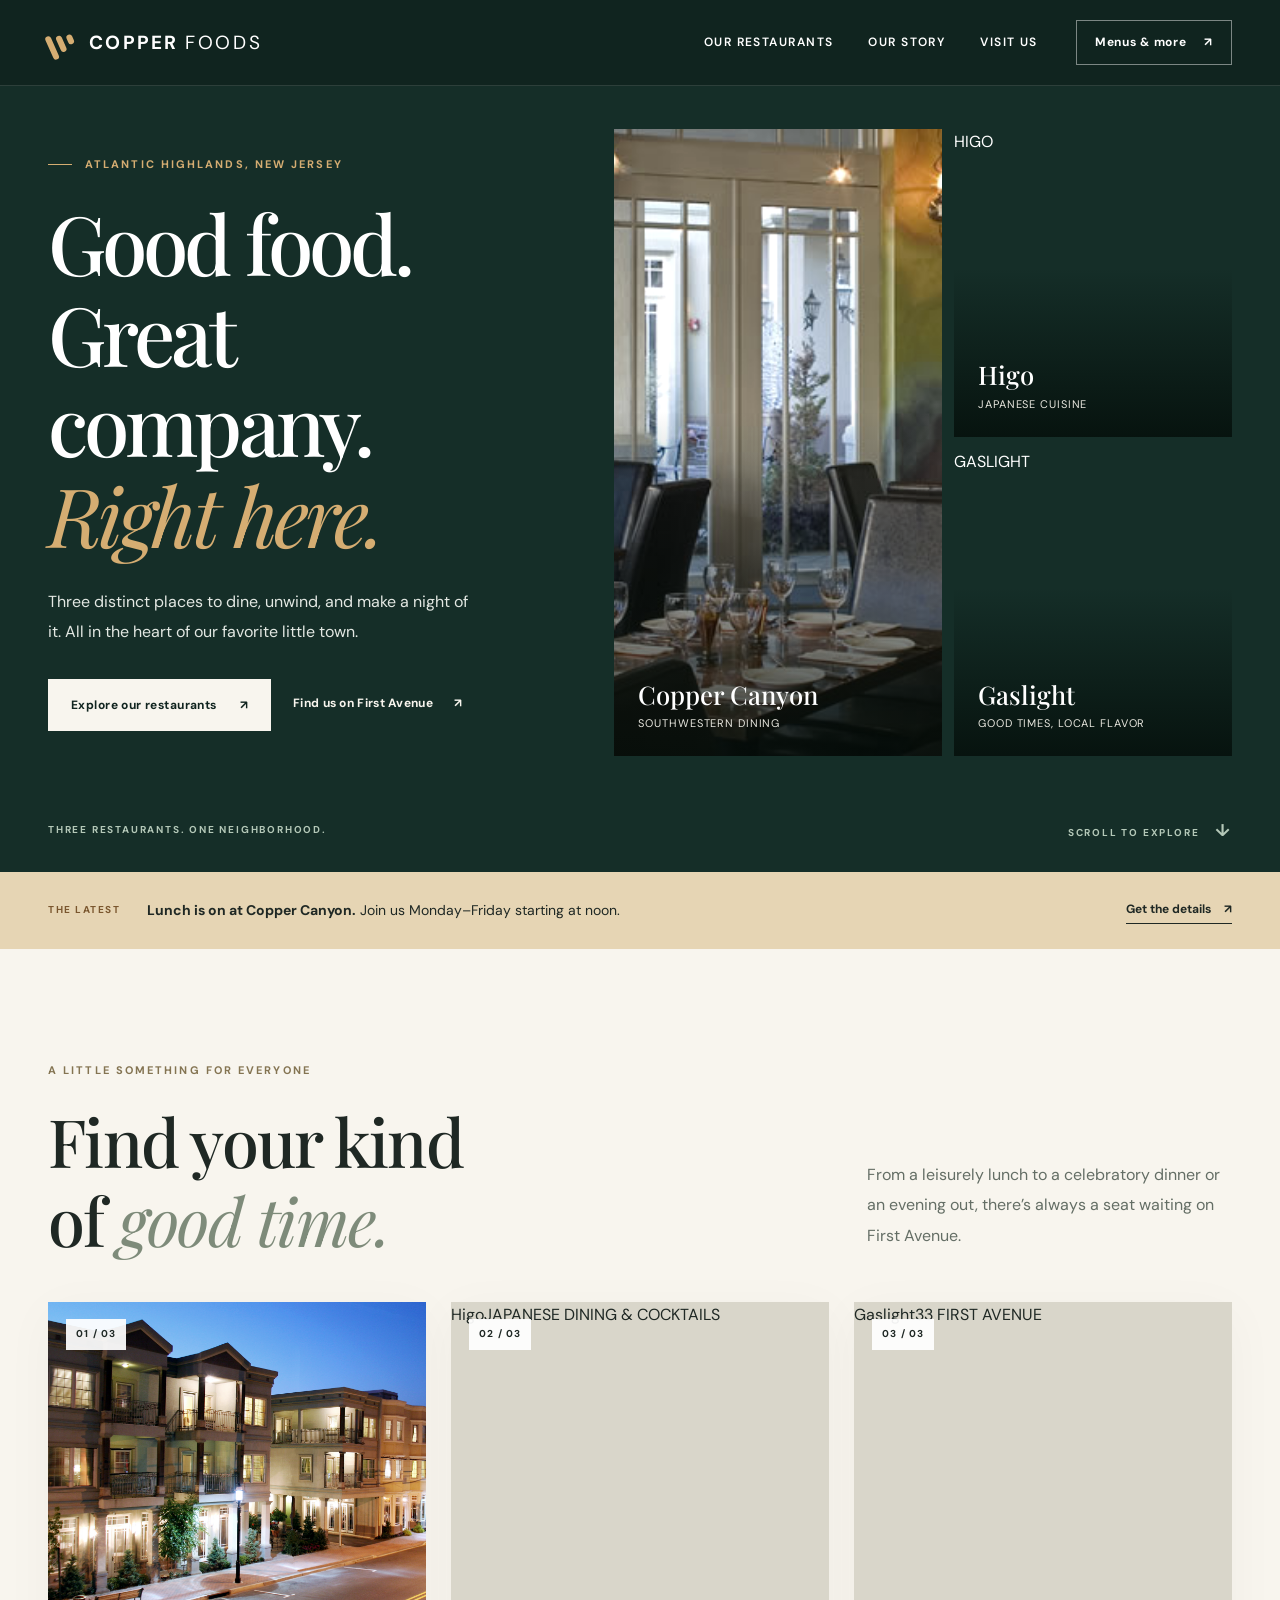
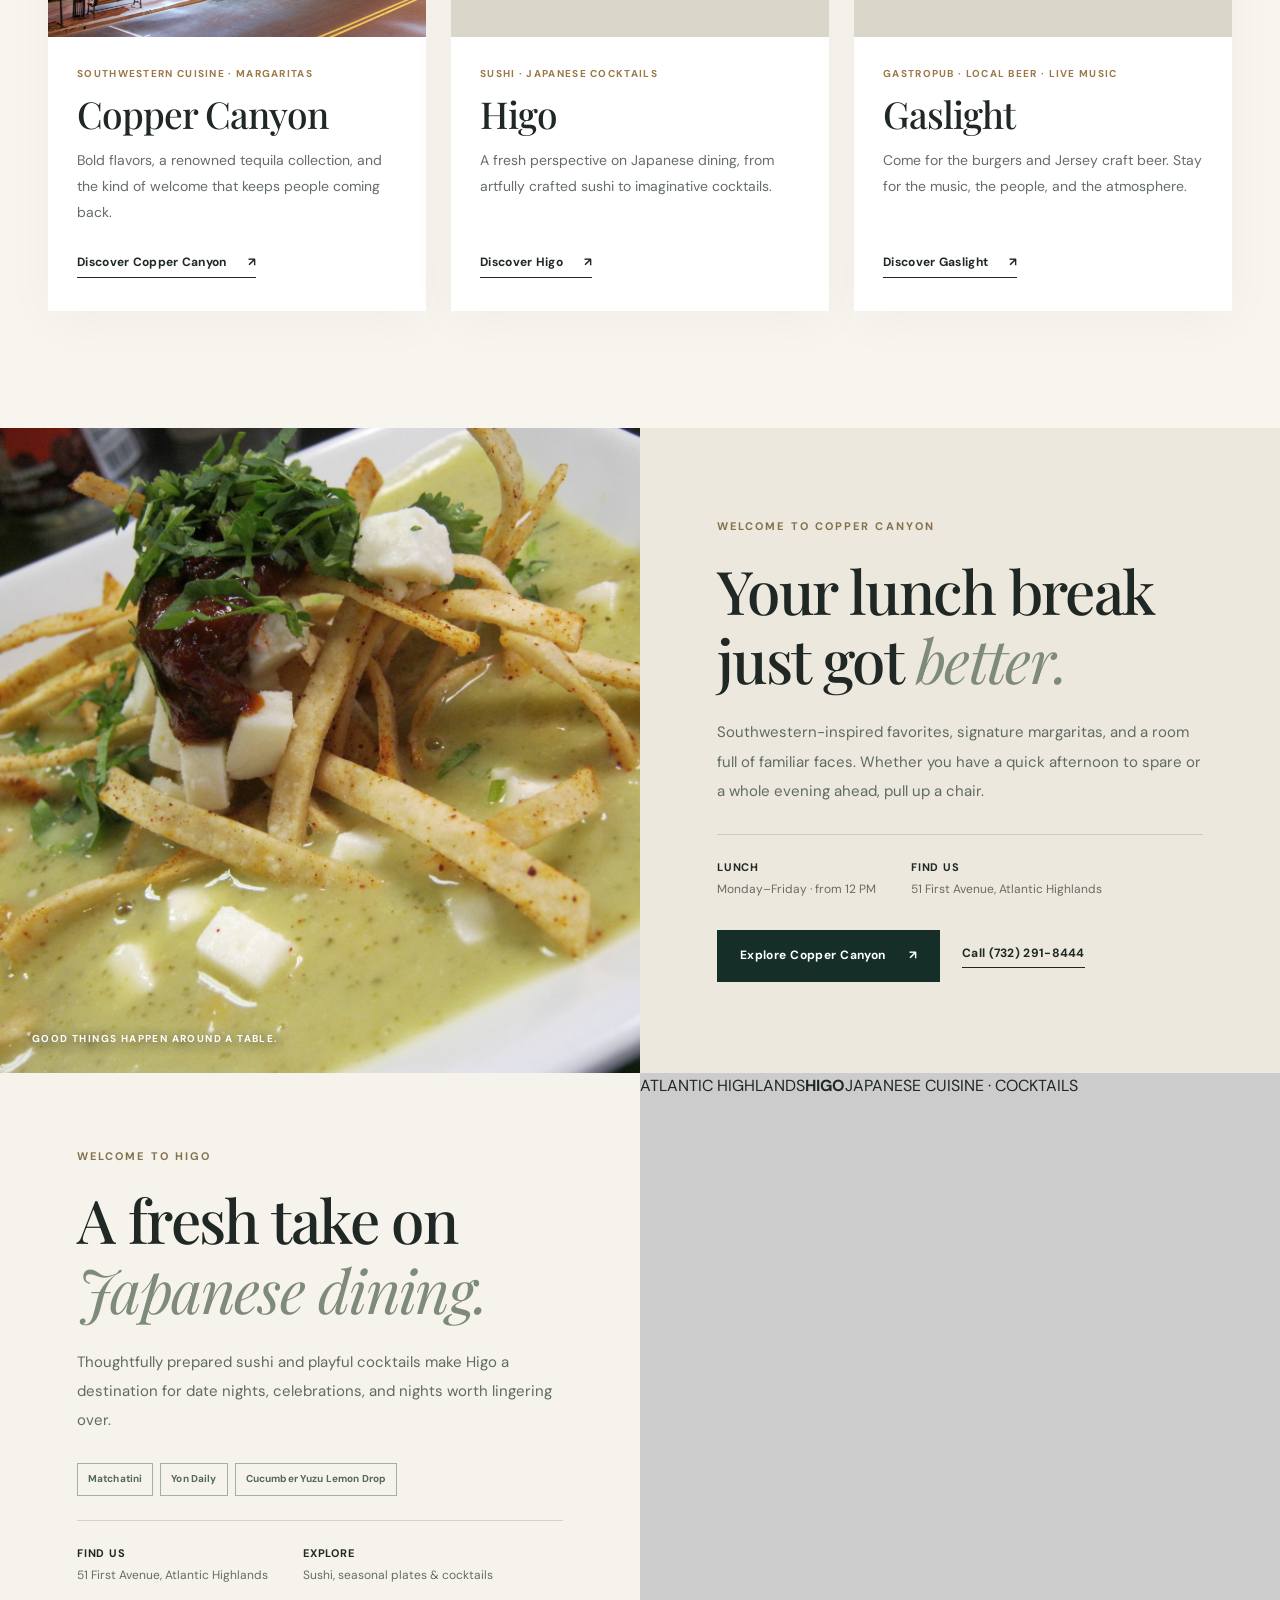
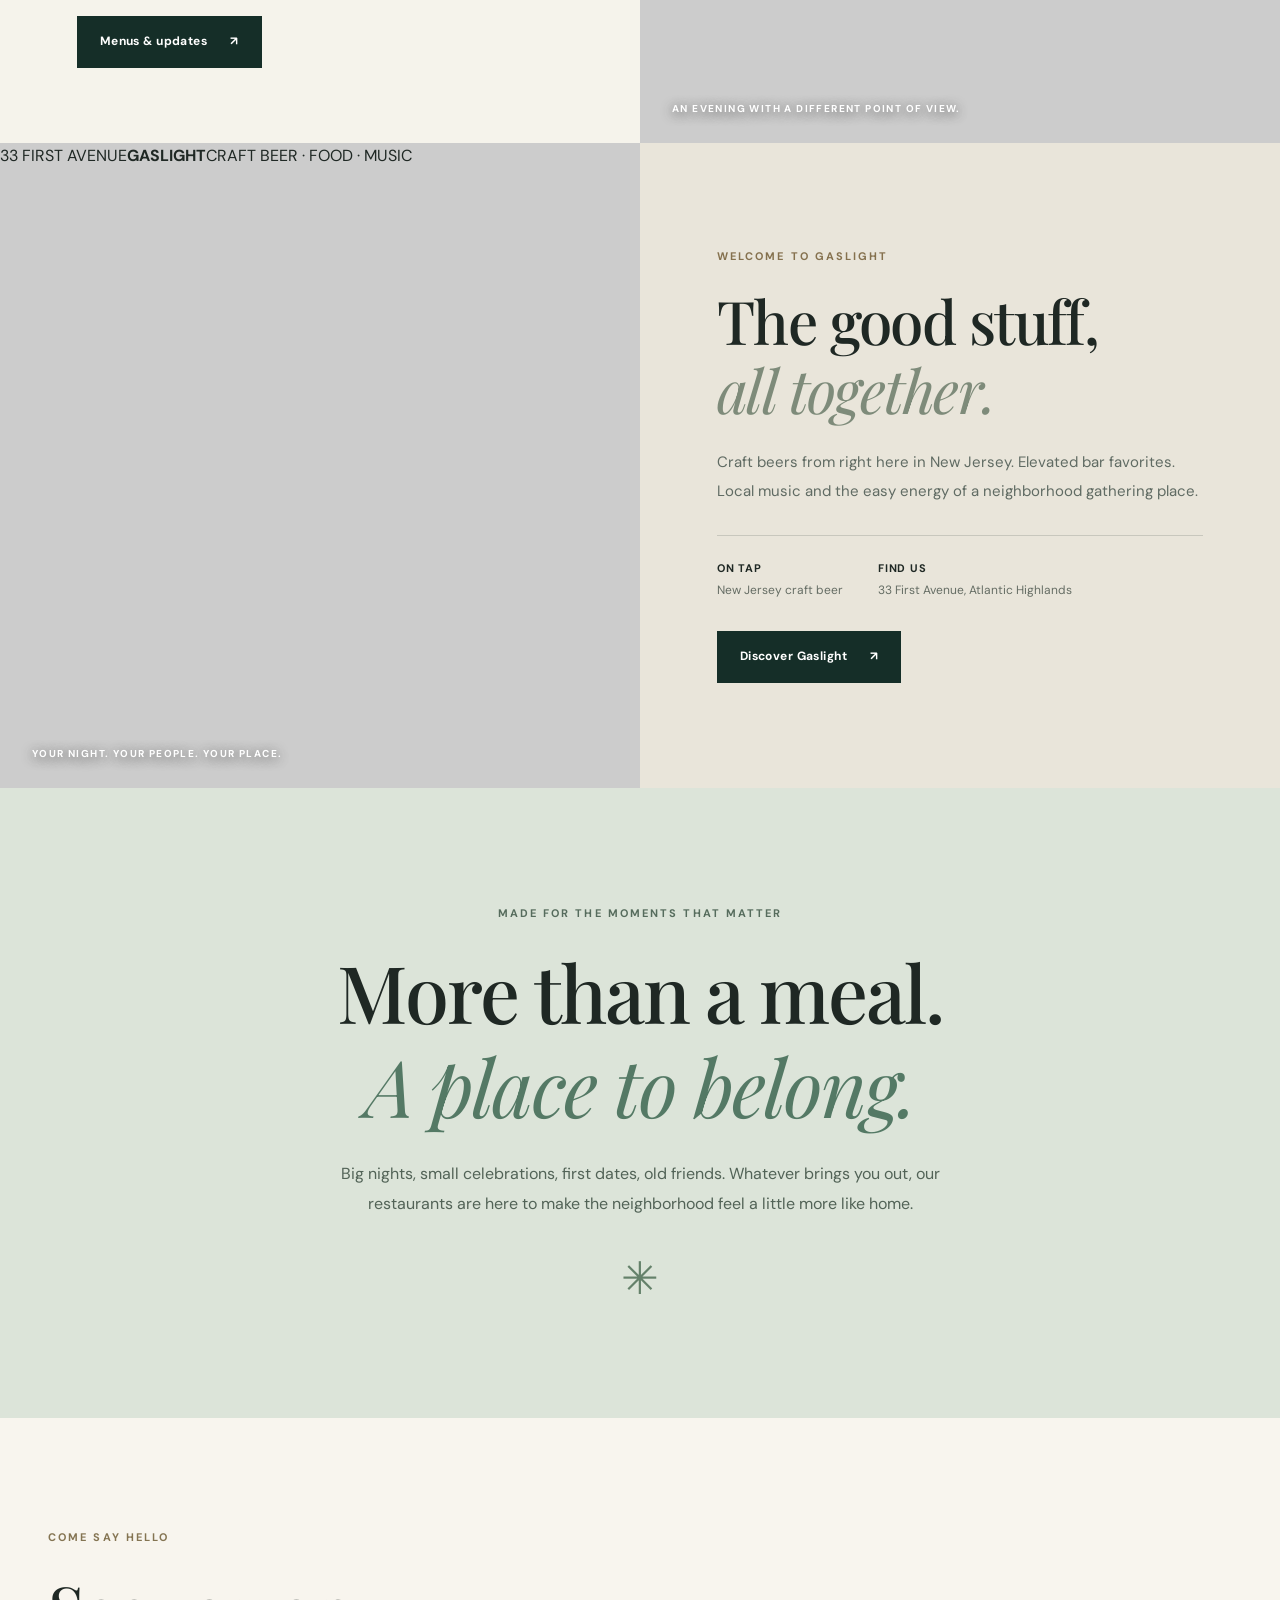
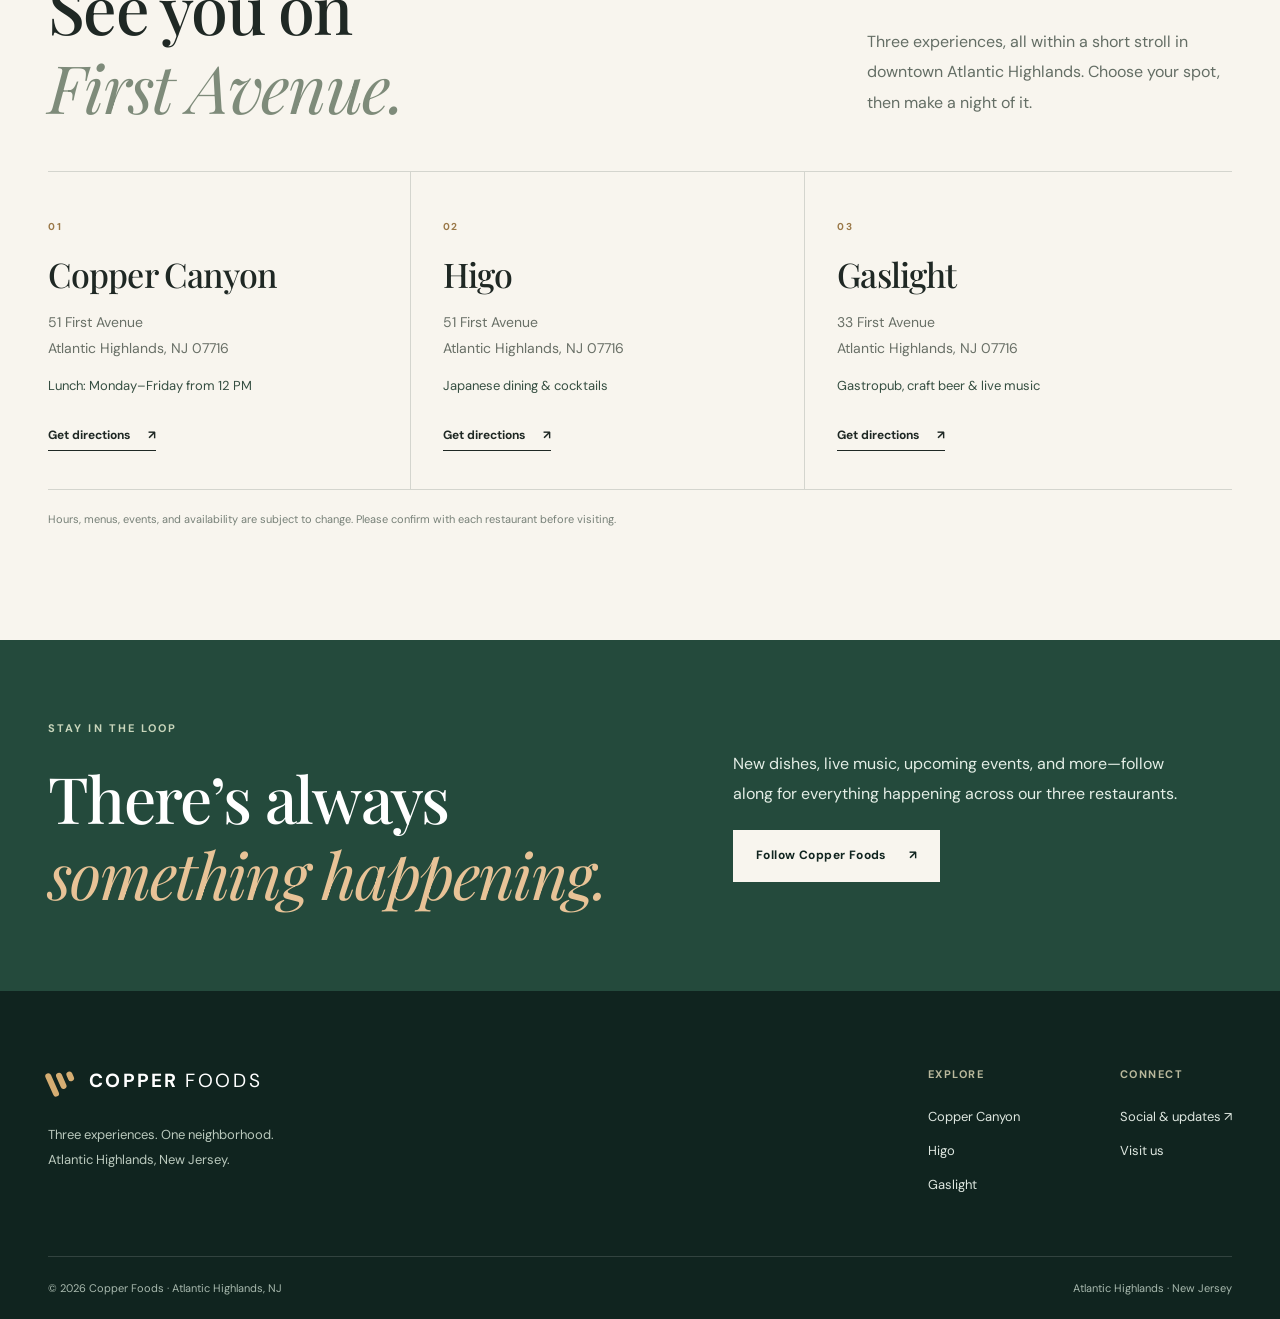
==== index.html @ f6bd091b "Remove every stock image from Copper Foods homepage and feature original Copper Canyon imagery" ====
<!DOCTYPE html>
<html lang="en">
<head>
  <meta charset="utf-8">
  <meta name="viewport" content="width=device-width, initial-scale=1">
  <meta name="theme-color" content="#142720">
  <meta name="description" content="Copper Foods brings together Copper Canyon, Higo, and Gaslight—three distinct places to eat, drink, and gather in Atlantic Highlands, New Jersey.">
  <meta property="og:title" content="Copper Foods | Atlantic Highlands">
  <meta property="og:description" content="Three unique experiences. One neighborhood. Explore Copper Canyon, Higo, and Gaslight.">
  <title>Copper Foods | Three Places, One Neighborhood</title>
  <link rel="preconnect" href="https://fonts.googleapis.com">
  <link rel="preconnect" href="https://fonts.gstatic.com" crossorigin>
  <link href="https://fonts.googleapis.com/css2?family=DM+Sans:wght@400;500;600;700&family=Playfair+Display:wght@400;500;600;700&display=swap" rel="stylesheet">
  <link rel="stylesheet" href="styles.css">
  <link rel="stylesheet" href="copper-foods-presentation.css">
  <script src="app.js" defer></script>
</head>
<body>
  <a class="skip-link" href="#main">Skip to content</a>
  <header class="site-header" id="top">
    <div class="header-inner shell">
      <a class="wordmark" href="#top" aria-label="Copper Foods home">
        <span class="wordmark-symbol" aria-hidden="true"><span></span><span></span><span></span></span>
        <span>COPPER <em>FOODS</em></span>
      </a>
      <nav class="desktop-nav" aria-label="Main navigation">
        <a href="#restaurants">Our restaurants</a>
        <a href="#story">Our story</a>
        <a href="#visit">Visit us</a>
      </nav>
      <a class="header-cta" href="https://linktr.ee/copperfoods" target="_blank" rel="noopener noreferrer">Menus &amp; more <span aria-hidden="true">↗</span></a>
      <button class="menu-toggle" type="button" aria-expanded="false" aria-controls="mobile-navigation" aria-label="Open navigation">
        <span></span><span></span><span></span>
      </button>
    </div>
    <nav class="mobile-nav" id="mobile-navigation" aria-label="Mobile navigation" hidden>
      <a href="#restaurants">Our restaurants</a>
      <a href="#story">Our story</a>
      <a href="#visit">Visit us</a>
      <a href="https://linktr.ee/copperfoods" target="_blank" rel="noopener noreferrer">Menus &amp; more ↗</a>
    </nav>
  </header>

  <main id="main">
    <section class="hero" aria-labelledby="hero-heading">
      <div class="hero-content shell">
        <div class="hero-copy">
          <p class="eyebrow hero-eyebrow"><span class="line-mark"></span> ATLANTIC HIGHLANDS, NEW JERSEY</p>
          <h1 id="hero-heading">Good food.<br>Great company.<br><em>Right here.</em></h1>
          <p class="hero-subtitle">Three distinct places to dine, unwind, and make a night of it. All in the heart of our favorite little town.</p>
          <div class="hero-actions">
            <a class="button button-light" href="#restaurants">Explore our restaurants <span aria-hidden="true">↗</span></a>
            <a class="text-link light-link" href="#visit">Find us on First Avenue <span aria-hidden="true">↗</span></a>
          </div>
        </div>
        <div class="hero-photos" aria-label="Three restaurant experiences">
          <a class="hero-photo hero-photo-one" href="#copper-canyon">
            <img src="assets/copper-canyon/dining-room.jpg" alt="Tables set inside Copper Canyon">
            <span><strong>Copper Canyon</strong><small>Southwestern dining</small></span>
          </a>
          <a class="hero-photo hero-photo-two hero-brand-panel hero-brand-higo" href="#higo">
            <div class="hero-identity" aria-hidden="true">HIGO</div>
            <span><strong>Higo</strong><small>Japanese cuisine</small></span>
          </a>
          <a class="hero-photo hero-photo-three hero-brand-panel hero-brand-gaslight" href="#gaslight">
            <div class="hero-identity" aria-hidden="true">GASLIGHT</div>
            <span><strong>Gaslight</strong><small>Good times, local flavor</small></span>
          </a>
        </div>
      </div>
      <div class="hero-bottom shell"><span>THREE RESTAURANTS. ONE NEIGHBORHOOD.</span><a href="#restaurants">SCROLL TO EXPLORE <span aria-hidden="true">↓</span></a></div>
    </section>

    <section class="announcement" aria-label="Latest news">
      <div class="shell announcement-inner"><span class="announcement-label">THE LATEST</span><p><strong>Lunch is on at Copper Canyon.</strong> Join us Monday–Friday starting at noon.</p><a href="#copper-canyon">Get the details <span aria-hidden="true">↗</span></a></div>
    </section>

    <section class="intro section-shell" id="restaurants" aria-labelledby="restaurants-heading">
      <div class="section-top"><div><p class="eyebrow">A LITTLE SOMETHING FOR EVERYONE</p><h2 id="restaurants-heading">Find your kind<br>of <em>good time.</em></h2></div><p>From a leisurely lunch to a celebratory dinner or an evening out, there’s always a seat waiting on First Avenue.</p></div>
      <div class="restaurant-grid">
        <article class="restaurant-card" id="copper-canyon">
          <a class="restaurant-image" href="copper-canyon.html" aria-label="Explore Copper Canyon">
            <img src="assets/copper-canyon/exterior.jpg" alt="Copper Canyon and First Avenue at dusk" loading="lazy">
            <span class="number">01 / 03</span>
          </a>
          <div class="restaurant-card-body">
            <p class="eyebrow">SOUTHWESTERN CUISINE · MARGARITAS</p>
            <h3>Copper Canyon</h3>
            <p>Bold flavors, a renowned tequila collection, and the kind of welcome that keeps people coming back.</p>
            <a class="text-link" href="copper-canyon.html">Discover Copper Canyon <span aria-hidden="true">↗</span></a>
          </div>
        </article>
        <article class="restaurant-card" id="higo">
          <a class="restaurant-image" href="#higo-feature" aria-label="Explore Higo">
            <div class="venue-art venue-art-higo" aria-hidden="true"><span class="venue-art-name">Higo</span><span class="venue-art-caption">JAPANESE DINING &amp; COCKTAILS</span></div>
            <span class="number">02 / 03</span>
          </a>
          <div class="restaurant-card-body">
            <p class="eyebrow">SUSHI · JAPANESE COCKTAILS</p>
            <h3>Higo</h3>
            <p>A fresh perspective on Japanese dining, from artfully crafted sushi to imaginative cocktails.</p>
            <a class="text-link" href="#higo-feature">Discover Higo <span aria-hidden="true">↗</span></a>
          </div>
        </article>
        <article class="restaurant-card" id="gaslight">
          <a class="restaurant-image" href="#gaslight-feature" aria-label="Explore Gaslight">
            <div class="venue-art venue-art-gaslight" aria-hidden="true"><span class="venue-art-name">Gaslight</span><span class="venue-art-caption">33 FIRST AVENUE</span></div>
            <span class="number">03 / 03</span>
          </a>
          <div class="restaurant-card-body">
            <p class="eyebrow">GASTROPUB · LOCAL BEER · LIVE MUSIC</p>
            <h3>Gaslight</h3>
            <p>Come for the burgers and Jersey craft beer. Stay for the music, the people, and the atmosphere.</p>
            <a class="text-link" href="#gaslight-feature">Discover Gaslight <span aria-hidden="true">↗</span></a>
          </div>
        </article>
      </div>
    </section>

    <section class="feature feature-copper" id="copper-feature" aria-labelledby="copper-heading">
      <div class="feature-photo">
        <img src="assets/copper-canyon/plated-specialty.jpg" alt="A plated Southwestern dish photographed at Copper Canyon" loading="lazy">
        <span class="image-caption">GOOD THINGS HAPPEN AROUND A TABLE.</span>
      </div>
      <div class="feature-copy">
        <div class="feature-copy-inner">
          <p class="eyebrow">WELCOME TO COPPER CANYON</p>
          <h2 id="copper-heading">Your lunch break<br>just got <em>better.</em></h2>
          <p>Southwestern-inspired favorites, signature margaritas, and a room full of familiar faces. Whether you have a quick afternoon to spare or a whole evening ahead, pull up a chair.</p>
          <div class="feature-facts"><div><strong>Lunch</strong><span>Monday–Friday · from 12 PM</span></div><div><strong>Find us</strong><span>51 First Avenue, Atlantic Highlands</span></div></div>
          <div class="feature-actions"><a class="button button-dark" href="copper-canyon.html">Explore Copper Canyon <span aria-hidden="true">↗</span></a><a class="text-link" href="tel:+17322918444">Call (732) 291-8444</a></div>
        </div>
      </div>
    </section>

    <section class="feature feature-higo reverse" id="higo-feature" aria-labelledby="higo-heading">
      <div class="feature-photo feature-art feature-art-higo" aria-label="Higo restaurant">
        <div class="feature-art-content"><span>ATLANTIC HIGHLANDS</span><strong>HIGO</strong><i></i><span>JAPANESE CUISINE · COCKTAILS</span></div>
        <span class="image-caption">AN EVENING WITH A DIFFERENT POINT OF VIEW.</span>
      </div>
      <div class="feature-copy">
        <div class="feature-copy-inner">
          <p class="eyebrow">WELCOME TO HIGO</p>
          <h2 id="higo-heading">A fresh take on<br><em>Japanese dining.</em></h2>
          <p>Thoughtfully prepared sushi and playful cocktails make Higo a destination for date nights, celebrations, and nights worth lingering over.</p>
          <div class="cocktail-row" aria-label="Signature cocktails"><span>Matchatini</span><span>Yon Daily</span><span>Cucumber Yuzu Lemon Drop</span></div>
          <div class="feature-facts"><div><strong>Find us</strong><span>51 First Avenue, Atlantic Highlands</span></div><div><strong>Explore</strong><span>Sushi, seasonal plates &amp; cocktails</span></div></div>
          <a class="button button-dark" href="https://linktr.ee/copperfoods" target="_blank" rel="noopener noreferrer">Menus &amp; updates <span aria-hidden="true">↗</span></a>
        </div>
      </div>
    </section>

    <section class="feature feature-gaslight" id="gaslight-feature" aria-labelledby="gaslight-heading">
      <div class="feature-photo feature-art feature-art-gaslight" aria-label="Gaslight restaurant">
        <div class="feature-art-content"><span>33 FIRST AVENUE</span><strong>GASLIGHT</strong><i></i><span>CRAFT BEER · FOOD · MUSIC</span></div>
        <span class="image-caption">YOUR NIGHT. YOUR PEOPLE. YOUR PLACE.</span>
      </div>
      <div class="feature-copy">
        <div class="feature-copy-inner">
          <p class="eyebrow">WELCOME TO GASLIGHT</p>
          <h2 id="gaslight-heading">The good stuff,<br><em>all together.</em></h2>
          <p>Craft beers from right here in New Jersey. Elevated bar favorites. Local music and the easy energy of a neighborhood gathering place.</p>
          <div class="feature-facts"><div><strong>On tap</strong><span>New Jersey craft beer</span></div><div><strong>Find us</strong><span>33 First Avenue, Atlantic Highlands</span></div></div>
          <a class="button button-dark" href="https://linktr.ee/gaslight33" target="_blank" rel="noopener noreferrer">Discover Gaslight <span aria-hidden="true">↗</span></a>
        </div>
      </div>
    </section>

    <section class="story" id="story" aria-labelledby="story-heading">
      <div class="shell story-inner">
        <p class="eyebrow">MADE FOR THE MOMENTS THAT MATTER</p>
        <h2 id="story-heading">More than a meal.<br><em>A place to belong.</em></h2>
        <p>Big nights, small celebrations, first dates, old friends. Whatever brings you out, our restaurants are here to make the neighborhood feel a little more like home.</p>
        <span class="story-ornament" aria-hidden="true">✳</span>
      </div>
    </section>

    <section class="visit section-shell" id="visit" aria-labelledby="visit-heading">
      <div class="section-top visit-top"><div><p class="eyebrow">COME SAY HELLO</p><h2 id="visit-heading">See you on<br><em>First Avenue.</em></h2></div><p>Three experiences, all within a short stroll in downtown Atlantic Highlands. Choose your spot, then make a night of it.</p></div>
      <div class="visit-grid">
        <article class="visit-card"><span class="visit-index">01</span><h3>Copper Canyon</h3><p>51 First Avenue<br>Atlantic Highlands, NJ 07716</p><p class="visit-detail">Lunch: Monday–Friday from 12 PM</p><a href="https://www.google.com/maps/search/?api=1&query=51+First+Avenue+Atlantic+Highlands+NJ" target="_blank" rel="noopener noreferrer">Get directions <span aria-hidden="true">↗</span></a></article>
        <article class="visit-card"><span class="visit-index">02</span><h3>Higo</h3><p>51 First Avenue<br>Atlantic Highlands, NJ 07716</p><p class="visit-detail">Japanese dining &amp; cocktails</p><a href="https://www.google.com/maps/search/?api=1&query=Higo+51+First+Avenue+Atlantic+Highlands+NJ" target="_blank" rel="noopener noreferrer">Get directions <span aria-hidden="true">↗</span></a></article>
        <article class="visit-card"><span class="visit-index">03</span><h3>Gaslight</h3><p>33 First Avenue<br>Atlantic Highlands, NJ 07716</p><p class="visit-detail">Gastropub, craft beer &amp; live music</p><a href="https://www.google.com/maps/search/?api=1&query=Gaslight+33+First+Avenue+Atlantic+Highlands+NJ" target="_blank" rel="noopener noreferrer">Get directions <span aria-hidden="true">↗</span></a></article>
      </div>
      <p class="hours-note">Hours, menus, events, and availability are subject to change. Please confirm with each restaurant before visiting.</p>
    </section>

    <section class="end-banner" aria-label="Follow Copper Foods">
      <div class="shell end-banner-inner"><div><p class="eyebrow">STAY IN THE LOOP</p><h2>There’s always<br><em>something happening.</em></h2></div><div><p>New dishes, live music, upcoming events, and more—follow along for everything happening across our three restaurants.</p><a class="button button-light" href="https://linktr.ee/copperfoods" target="_blank" rel="noopener noreferrer">Follow Copper Foods <span aria-hidden="true">↗</span></a></div></div>
    </section>
  </main>

  <footer class="site-footer"><div class="shell footer-main"><div><a class="wordmark footer-wordmark" href="#top"><span class="wordmark-symbol" aria-hidden="true"><span></span><span></span><span></span></span><span>COPPER <em>FOODS</em></span></a><p>Three experiences. One neighborhood.<br>Atlantic Highlands, New Jersey.</p></div><div class="footer-links"><div><strong>EXPLORE</strong><a href="copper-canyon.html">Copper Canyon</a><a href="#higo">Higo</a><a href="#gaslight">Gaslight</a></div><div><strong>CONNECT</strong><a href="https://linktr.ee/copperfoods" target="_blank" rel="noopener noreferrer">Social &amp; updates ↗</a><a href="#visit">Visit us</a></div></div></div><div class="shell footer-bottom"><span>© <span id="year">2026</span> Copper Foods · Atlantic Highlands, NJ</span><span>Atlantic Highlands · New Jersey</span></div></footer>
</body>
</html>
---- styles.css ----
:root {
  --pine:#152e28; --pine-deep:#10241f; --sage:#a6b6a3; --cream:#f8f5ee; --paper:#f3efe6; --ink:#1f2824; --muted:#646e65; --gold:#d5ad72; --border:rgba(28,48,39,.16);
  --display:"Playfair Display",Georgia,serif; --body:"DM Sans",Arial,sans-serif;
}
*,*::before,*::after{box-sizing:border-box}
html{scroll-behavior:smooth;scroll-padding-top:84px}
body{margin:0;background:var(--cream);color:var(--ink);font:400 16px/1.65 var(--body);-webkit-font-smoothing:antialiased}
img{display:block;width:100%;height:100%;object-fit:cover}
a{color:inherit;text-decoration:none}
button{font:inherit}
button:focus-visible,a:focus-visible{outline:3px solid var(--gold);outline-offset:5px}
.shell{width:min(100% - 96px,1380px);margin-inline:auto}
.section-shell{width:min(100% - 96px,1260px);margin-inline:auto}
.skip-link{position:absolute;left:20px;top:-70px;padding:12px 18px;background:#fff;color:#111;z-index:20}.skip-link:focus{top:10px}
.site-header{position:sticky;top:0;z-index:30;background:var(--pine-deep);color:#fff;border-bottom:1px solid rgba(255,255,255,.12)}
.header-inner{height:85px;display:flex;align-items:center;gap:38px;justify-content:space-between}
.wordmark{font-size:19px;line-height:1;letter-spacing:.12em;font-weight:700;display:inline-flex;gap:13px;align-items:center;white-space:nowrap}.wordmark em{font-style:normal;font-weight:400;letter-spacing:.14em}
.wordmark-symbol{width:28px;height:30px;display:flex;gap:4px;align-items:center;transform:rotate(-24deg)}.wordmark-symbol span{display:block;width:6px;background:var(--gold);height:25px;border-radius:5px}.wordmark-symbol span:nth-child(2){height:17px}.wordmark-symbol span:nth-child(3){height:10px}
.desktop-nav{display:flex;gap:35px;margin-left:auto}.desktop-nav a{font-size:12px;font-weight:600;letter-spacing:.12em;text-transform:uppercase;transition:color .2s}.desktop-nav a:hover,.header-cta:hover{color:var(--gold)}
.header-cta{border:1px solid rgba(255,255,255,.45);font-size:12px;letter-spacing:.06em;font-weight:700;padding:12px 18px;white-space:nowrap;transition:background .2s,color .2s}.header-cta span{margin-left:14px}
.menu-toggle,.mobile-nav{display:none}
.eyebrow{font-size:11px;font-weight:700;letter-spacing:.19em;line-height:1.6;margin:0 0 23px;text-transform:uppercase}
h1,h2,h3,p{margin-top:0}h1,h2,h3{font-family:var(--display);font-weight:500;line-height:1.18;letter-spacing:-.026em}h1 em,h2 em{font-weight:400;font-style:italic}
.hero{background:var(--pine);color:#fff;position:relative;overflow:hidden}
.hero-content{display:grid;grid-template-columns:47% 53%;min-height:680px;gap:0}
.hero-copy{display:flex;flex-direction:column;align-items:flex-start;justify-content:center;padding:70px 58px 85px 0}
.hero-eyebrow{color:var(--gold);display:flex;align-items:center;gap:13px}.line-mark{width:24px;height:1px;background:var(--gold)}
.hero h1{font-size:clamp(62px,6.4vw,107px);letter-spacing:-.047em;line-height:1.11;margin-bottom:27px}
.hero h1 em{color:var(--gold)}
.hero-subtitle{max-width:430px;color:#e3e8e3;font-size:16px;line-height:1.85;margin-bottom:33px}
.hero-actions{display:flex;align-items:center;flex-wrap:wrap;gap:22px}
.button{display:inline-flex;justify-content:center;align-items:center;gap:23px;padding:16px 23px;min-height:52px;font-size:12px;font-weight:700;letter-spacing:.035em;transition:background .2s,color .2s,transform .2s;white-space:nowrap}.button:hover{transform:translateY(-2px)}
.button-light{background:var(--cream);color:var(--pine-deep)}.button-light:hover{background:#e2d4bb}
.button-dark{background:var(--pine);color:white}.button-dark:hover{background:#254d40}
.text-link{font-size:12px;letter-spacing:.025em;font-weight:700;border-bottom:1px solid currentColor;display:inline-flex;align-items:center;gap:21px;padding-bottom:4px}.text-link:hover{color:#8c6a3c}.light-link{border:0;color:#f8f5ee}.light-link:hover{color:var(--gold)}
.hero-photos{display:grid;grid-template-columns:1.18fr 1fr;grid-template-rows:1fr 1fr;gap:12px;padding:43px 0 60px 10px;min-height:680px}
.hero-photo{position:relative;overflow:hidden;isolation:isolate}.hero-photo::after{content:"";position:absolute;inset:0;background:linear-gradient(180deg,transparent 45%,rgba(3,12,8,.79));z-index:1}
.hero-photo img{transition:transform .65s;filter:saturate(.8) contrast(1.05)}.hero-photo:hover img{transform:scale(1.055)}
.hero-photo-one{grid-row:span 2}
.hero-photo span{position:absolute;left:24px;bottom:24px;z-index:2;display:flex;flex-direction:column;gap:5px}.hero-photo strong{font-family:var(--display);font-size:clamp(20px,2vw,30px);font-weight:500;line-height:1.2}.hero-photo small{font-size:11px;letter-spacing:.08em;text-transform:uppercase;color:#e8e7df}
.hero-bottom{display:flex;justify-content:space-between;align-items:center;padding:0 0 27px;color:#b4c8b8;font-size:10px;letter-spacing:.18em;font-weight:700}.hero-bottom a span{font-size:17px;margin-left:12px}
.announcement{background:#e6d5b4}.announcement-inner{display:flex;align-items:center;gap:27px;min-height:77px}.announcement-label{letter-spacing:.15em;font-size:10px;font-weight:700;color:#7a562e;white-space:nowrap}.announcement p{margin:0;line-height:1.5;flex:1;font-size:14px}.announcement a{font-size:12px;font-weight:700;white-space:nowrap;border-bottom:1px solid;padding:4px 0}.announcement a span{margin-left:10px}
.intro{padding-top:113px;padding-bottom:117px}.section-top{display:flex;justify-content:space-between;align-items:end;gap:60px;margin-bottom:43px}.section-top .eyebrow{color:#847452}.section-top h2{font-size:clamp(48px,5.2vw,75px);margin:0}.section-top h2 em{color:#7e8b7a}.section-top>p{max-width:365px;font-size:16px;line-height:1.9;color:var(--muted);margin:0 0 8px}
.restaurant-grid{display:grid;grid-template-columns:repeat(3,minmax(0,1fr));gap:25px}.restaurant-card{background:#fff;min-width:0;box-shadow:0 10px 50px rgba(0,0,0,.035)}
.restaurant-image{display:block;height:335px;position:relative;overflow:hidden;background:#d9d6ca}.restaurant-image img{transition:transform .65s;filter:saturate(.85)}.restaurant-image:hover img{transform:scale(1.06)}
.number{position:absolute;top:17px;left:18px;background:rgba(255,255,255,.93);padding:7px 10px;font-size:10px;letter-spacing:.12em;font-weight:700}
.restaurant-card-body{padding:29px 29px 33px}.restaurant-card-body .eyebrow{font-size:10px;letter-spacing:.13em;color:#9a7848;margin:0 0 10px}
.restaurant-card h3{font-size:clamp(29px,2.9vw,43px);margin-bottom:12px}.restaurant-card-body>p:not(.eyebrow){color:var(--muted);font-size:14px;line-height:1.85;min-height:78px;margin-bottom:22px}
.feature{display:grid;grid-template-columns:1fr 1fr;min-height:645px}.feature-photo{position:relative;min-height:645px;background:#ccc}.feature-photo img{position:absolute;inset:0;filter:saturate(.83)}.image-caption{position:absolute;bottom:25px;left:32px;color:white;font-size:10px;font-weight:700;letter-spacing:.14em;text-shadow:0 2px 12px #333}
.feature-copy{background:#ede8dd;display:flex;align-items:center;justify-content:center;padding:75px clamp(40px,6vw,110px)}.feature-copy-inner{max-width:520px;width:100%}
.feature-copy .eyebrow{color:#85714e;margin-bottom:20px}.feature h2{font-size:clamp(46px,4.7vw,71px);line-height:1.15;margin-bottom:24px}.feature h2 em{color:#7e8b7a}
.feature-copy-inner>p:not(.eyebrow){font-size:15px;line-height:1.95;color:#606b63;margin-bottom:28px}
.feature-facts{display:flex;gap:35px;flex-wrap:wrap;border-top:1px solid var(--border);padding-top:23px;margin:18px 0 30px}.feature-facts div{display:flex;flex-direction:column;gap:4px}.feature-facts strong{font-size:11px;text-transform:uppercase;letter-spacing:.08em}.feature-facts span{font-size:12px;color:#656d64}
.feature-actions{display:flex;align-items:center;flex-wrap:wrap;gap:22px}
.reverse .feature-photo{order:2}.reverse .feature-copy{order:1;background:#f5f3eb}
.feature-gaslight .feature-copy{background:#e9e5da}
.cocktail-row{display:flex;flex-wrap:wrap;gap:7px;margin:0 0 24px}.cocktail-row span{font-size:10px;font-weight:700;letter-spacing:.015em;padding:7px 10px;border:1px solid #a6afa5;color:#53695c}
.story{text-align:center;background:#dce4d9;position:relative;overflow:hidden}.story-inner{padding:117px 20px 116px;position:relative}.story .eyebrow{color:#566c5d}.story h2{font-size:clamp(46px,6.2vw,90px);margin-bottom:26px}.story h2 em{color:#547965}.story p:not(.eyebrow){max-width:650px;margin:0 auto;line-height:1.9;color:#526357}.story-ornament{font-family:Georgia,serif;font-size:45px;display:block;color:#64816a;margin-top:37px;line-height:1}
.visit{padding-top:111px;padding-bottom:112px}.visit-top{margin-bottom:45px}
.visit-grid{display:grid;grid-template-columns:repeat(3,minmax(0,1fr));border-top:1px solid var(--border);border-bottom:1px solid var(--border)}
.visit-card{padding:40px 32px 38px 0;position:relative}.visit-card:not(:last-child){border-right:1px solid var(--border);margin-right:32px}
.visit-index{font-size:10px;letter-spacing:.15em;color:#9a7848;font-weight:700}.visit-card h3{font-size:34px;margin:15px 0}.visit-card p{font-size:14px;color:#697067;line-height:1.9;margin-bottom:12px}.visit-card .visit-detail{font-size:13px;min-height:25px;color:#354e41}.visit-card a{display:inline-flex;gap:18px;font-size:12px;font-weight:700;border-bottom:1px solid;margin-top:15px;padding-bottom:4px}
.hours-note{font-size:11px;color:#778178;margin:20px 0 0}
.end-banner{background:#244a3c;color:#fff}.end-banner-inner{padding:80px 0;display:grid;grid-template-columns:1.1fr .9fr;align-items:center;gap:75px}.end-banner .eyebrow{color:#c8d5bb}.end-banner h2{font-size:clamp(44px,5vw,73px);margin:0}.end-banner h2 em{color:#e8c397}.end-banner p:not(.eyebrow){max-width:450px;color:#e4eee6;line-height:1.85;margin-bottom:22px}
.site-footer{background:#10241f;color:#fff}.footer-main{padding:74px 0 60px;display:flex;justify-content:space-between;gap:60px}.footer-main p{font-size:13px;line-height:1.9;color:#bac9bd;margin:22px 0 0}.footer-links{display:flex;gap:100px}.footer-links>div{display:flex;flex-direction:column;gap:13px}.footer-links strong{font-size:11px;letter-spacing:.13em;color:#b9b89c;margin-bottom:9px}.footer-links a{font-size:13px;color:#dee7e0}.footer-links a:hover{color:#e8c397}.footer-bottom{border-top:1px solid rgba(255,255,255,.14);padding:22px 0;display:flex;align-items:center;justify-content:space-between;gap:20px;font-size:11px;color:#a8b9ae}
@media(max-width:1100px){.shell,.section-shell{width:min(100% - 64px,1260px)}.hero-content{grid-template-columns:49% 51%}.hero-copy{padding-right:25px}.hero h1{font-size:clamp(56px,6.4vw,85px)}.hero-actions{align-items:flex-start;flex-direction:column}.restaurant-image{height:275px}.restaurant-card-body{padding:23px}.feature-copy{padding:60px 45px}.feature{min-height:570px}.feature-photo{min-height:570px}}
@media(max-width:760px){html{scroll-padding-top:65px}.shell,.section-shell{width:min(100% - 40px,600px)}.header-inner{height:69px;gap:15px}.wordmark{font-size:16px}.desktop-nav,.header-cta{display:none}.menu-toggle{display:flex;flex-direction:column;justify-content:center;gap:5px;border:1px solid rgba(255,255,255,.5);width:42px;height:38px;background:transparent;padding:9px;cursor:pointer}.menu-toggle span{display:block;height:2px;background:white;width:100%}.mobile-nav:not([hidden]){display:flex;flex-direction:column;padding:6px 20px 20px;background:var(--pine-deep);border-top:1px solid rgba(255,255,255,.18)}.mobile-nav a{padding:13px 0;border-bottom:1px solid rgba(255,255,255,.13);font-size:13px}
.hero-content{display:flex;flex-direction:column;min-height:0}.hero-copy{padding:75px 0 55px}.hero h1{font-size:clamp(58px,11.5vw,85px)}.hero-subtitle{font-size:15px}.hero-actions{flex-direction:row;gap:17px}.hero-photos{min-height:355px;padding:0 0 25px;grid-template-columns:1.2fr 1fr;gap:7px}.hero-photo span{left:12px;bottom:13px}.hero-photo strong{font-size:18px}.hero-photo small{font-size:9px}.hero-bottom{padding-bottom:20px;font-size:9px}.hero-bottom>span{display:none}
.announcement-inner{min-height:0;padding:18px 0;align-items:flex-start;gap:8px;flex-wrap:wrap}.announcement-label{width:100%;font-size:9px}.announcement p{flex-basis:100%;font-size:13px}.announcement a{font-size:11px}
.intro{padding-top:80px;padding-bottom:85px}.section-top{display:block;margin-bottom:30px}.section-top h2{font-size:clamp(46px,9.2vw,65px);margin-bottom:24px}.section-top>p{font-size:14px;line-height:1.85}.restaurant-grid{grid-template-columns:1fr;gap:24px}.restaurant-image{height:310px}.restaurant-card h3{font-size:35px}.restaurant-card-body>p:not(.eyebrow){min-height:0}
.feature{grid-template-columns:1fr}.feature-photo,.reverse .feature-photo{order:1;min-height:340px}.feature-copy,.reverse .feature-copy{order:2;padding:63px 24px}.feature-copy-inner{max-width:560px}.feature h2{font-size:clamp(46px,9vw,67px)}
.story-inner{padding:85px 0}.story h2{font-size:clamp(43px,9vw,69px)}.story p:not(.eyebrow){font-size:14px}
.visit{padding-top:82px;padding-bottom:75px}.visit-grid{display:block}.visit-card{padding:31px 0;border-bottom:1px solid var(--border)}.visit-card:not(:last-child){border-right:0;margin:0}.visit-card:last-child{border-bottom:0}.visit-card .visit-detail{min-height:0}.end-banner-inner{grid-template-columns:1fr;padding:68px 0;gap:25px}.end-banner h2{font-size:clamp(43px,9vw,65px)}.footer-main{padding:65px 0 42px;flex-direction:column;gap:45px}.footer-links{gap:75px}.footer-bottom{align-items:flex-start;flex-direction:column;gap:5px}
}
@media(max-width:390px){.shell,.section-shell{width:calc(100% - 32px)}.hero-actions{flex-direction:column}.hero h1{font-size:56px}.hero-photos{min-height:295px}.hero-photo strong{font-size:15px}.hero-photo small{font-size:8px}.feature-facts{gap:18px}.footer-links{gap:48px}}
@media(prefers-reduced-motion:reduce){html{scroll-behavior:auto}*,*::before,*::after{transition-duration:0.01ms!important;animation-duration:0.01ms!important}}
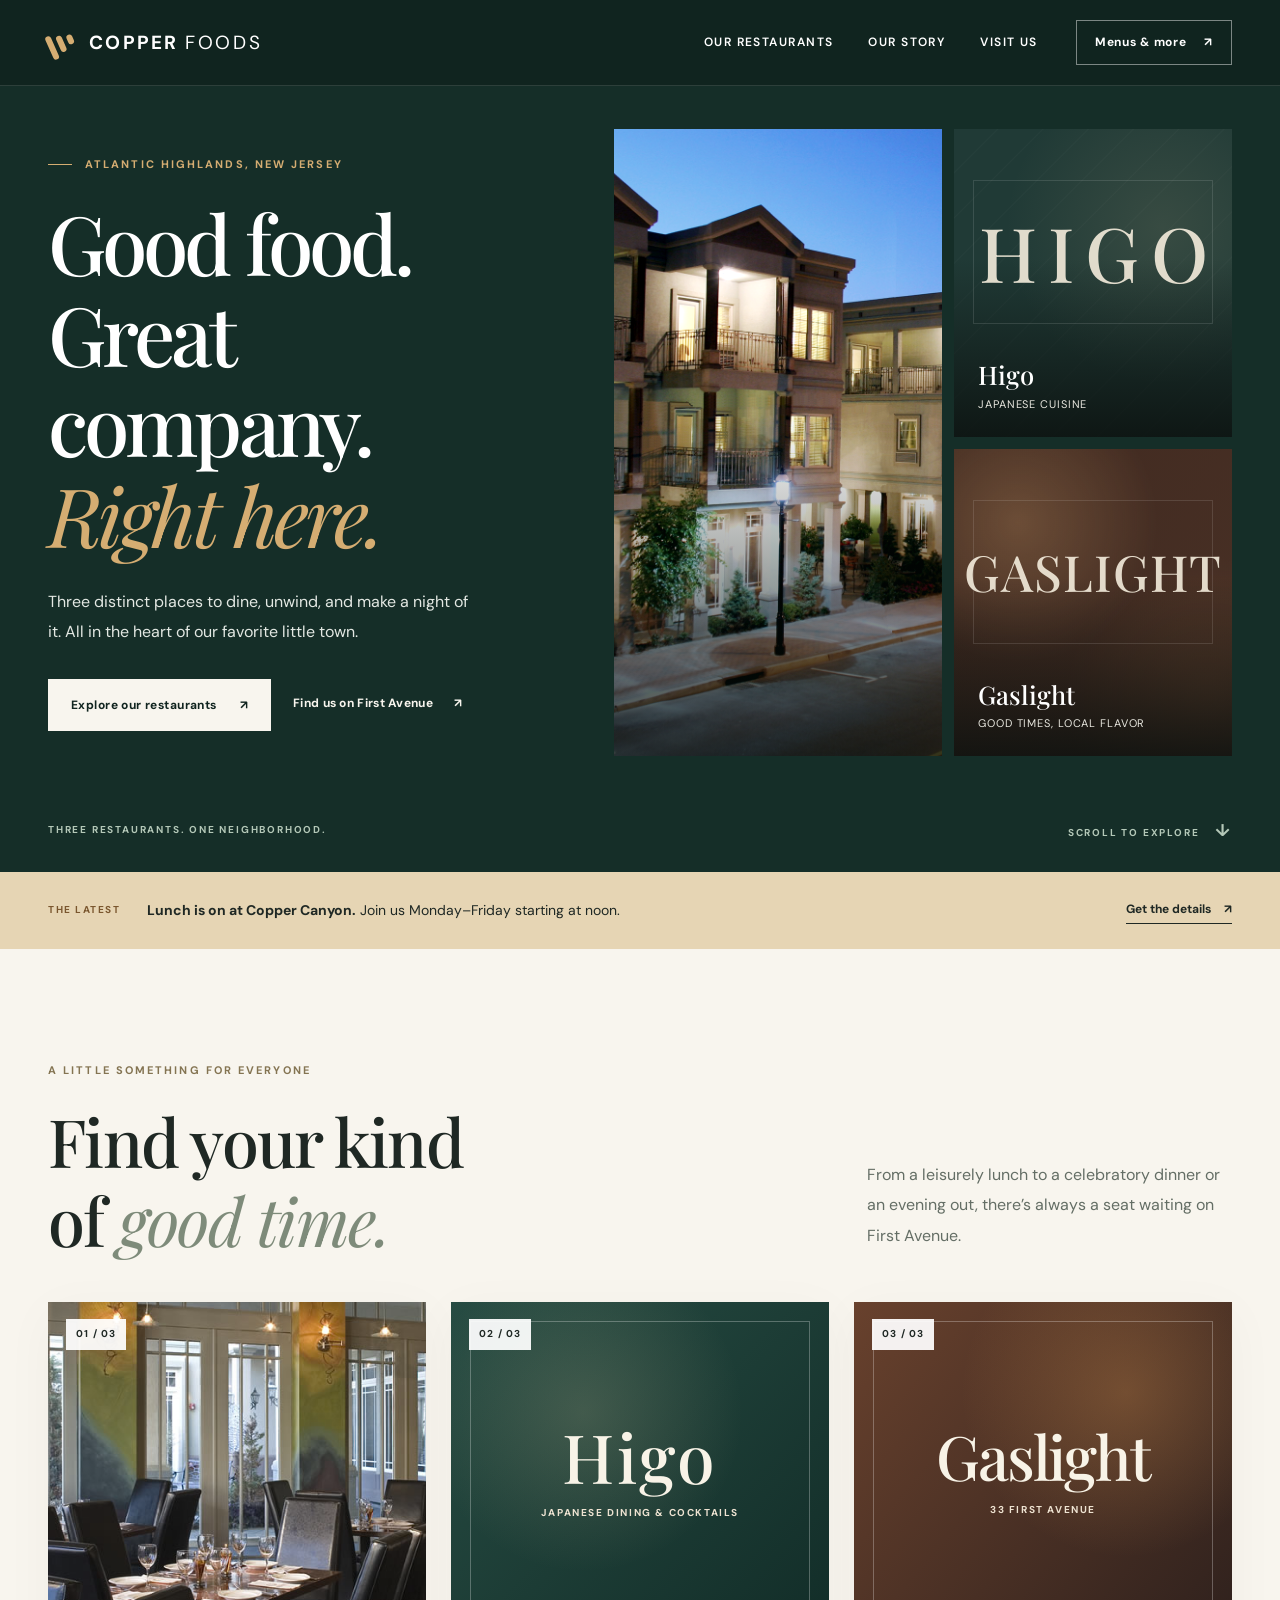
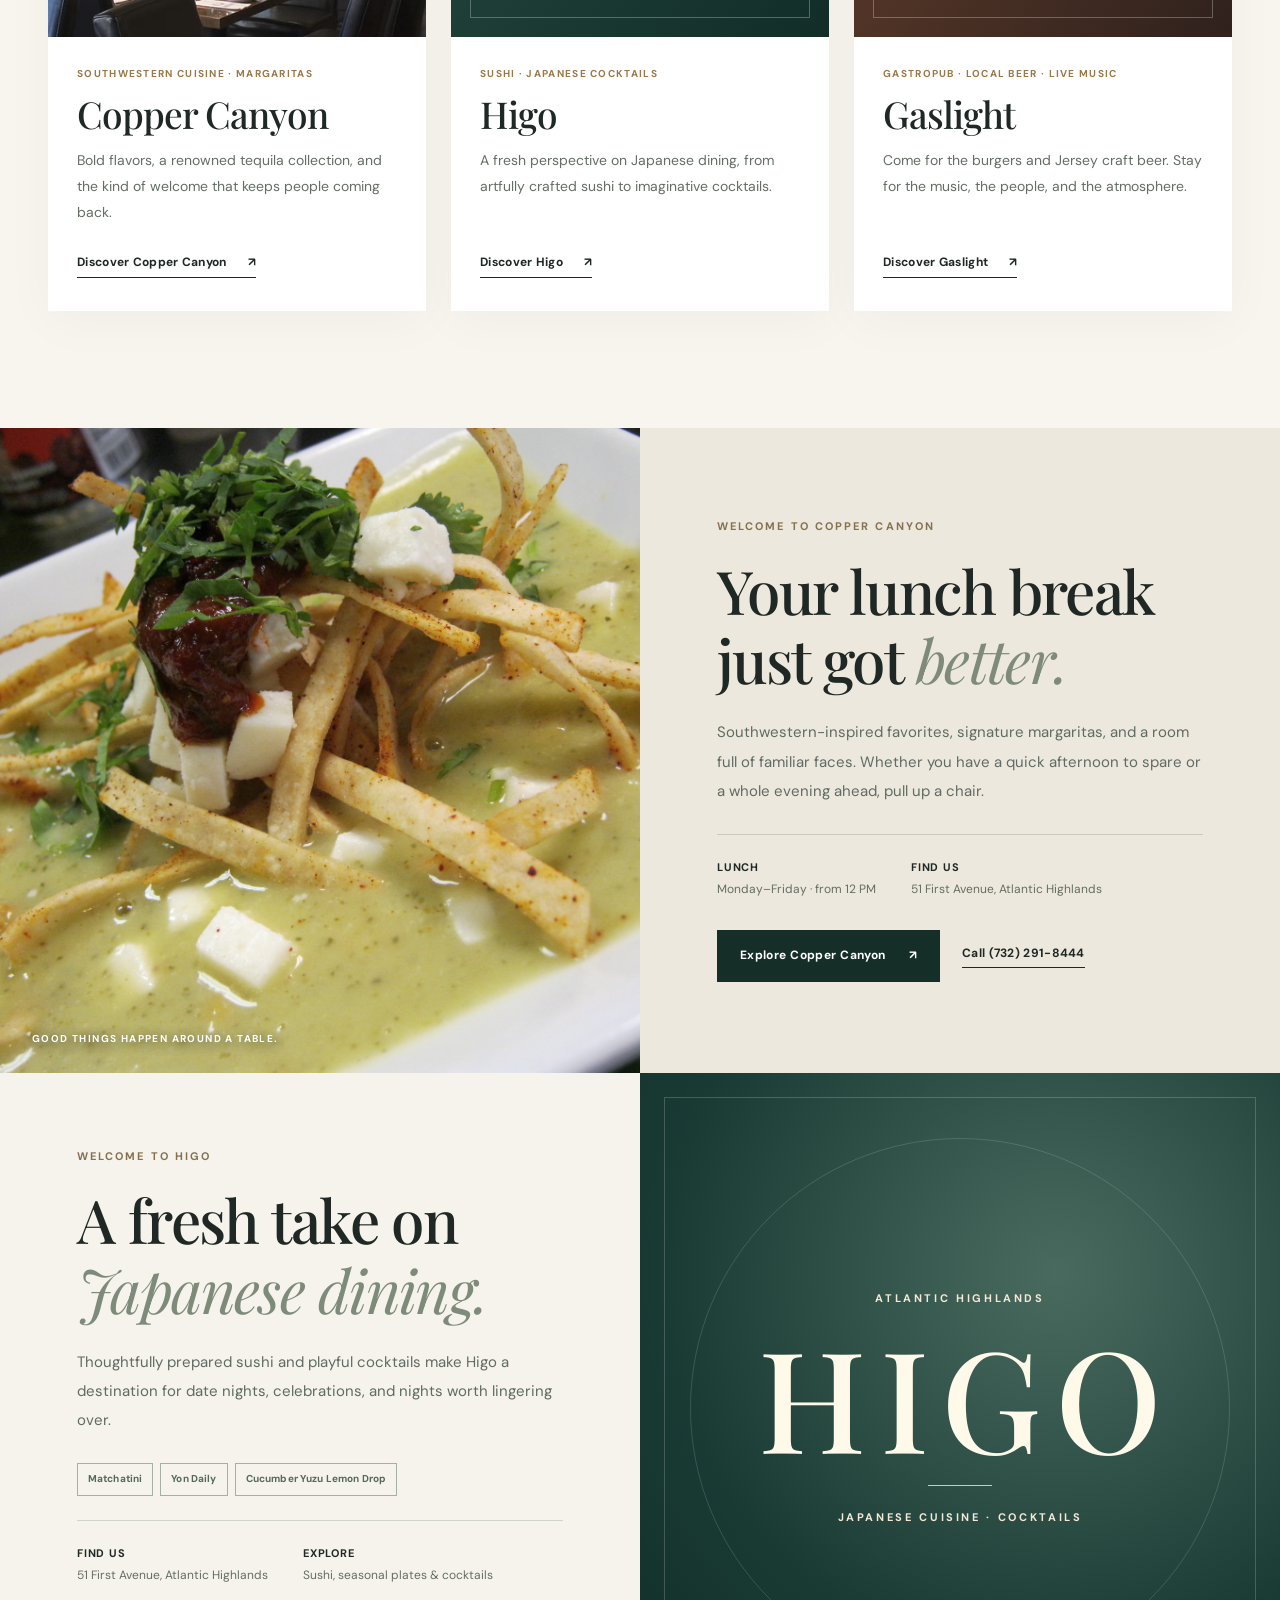
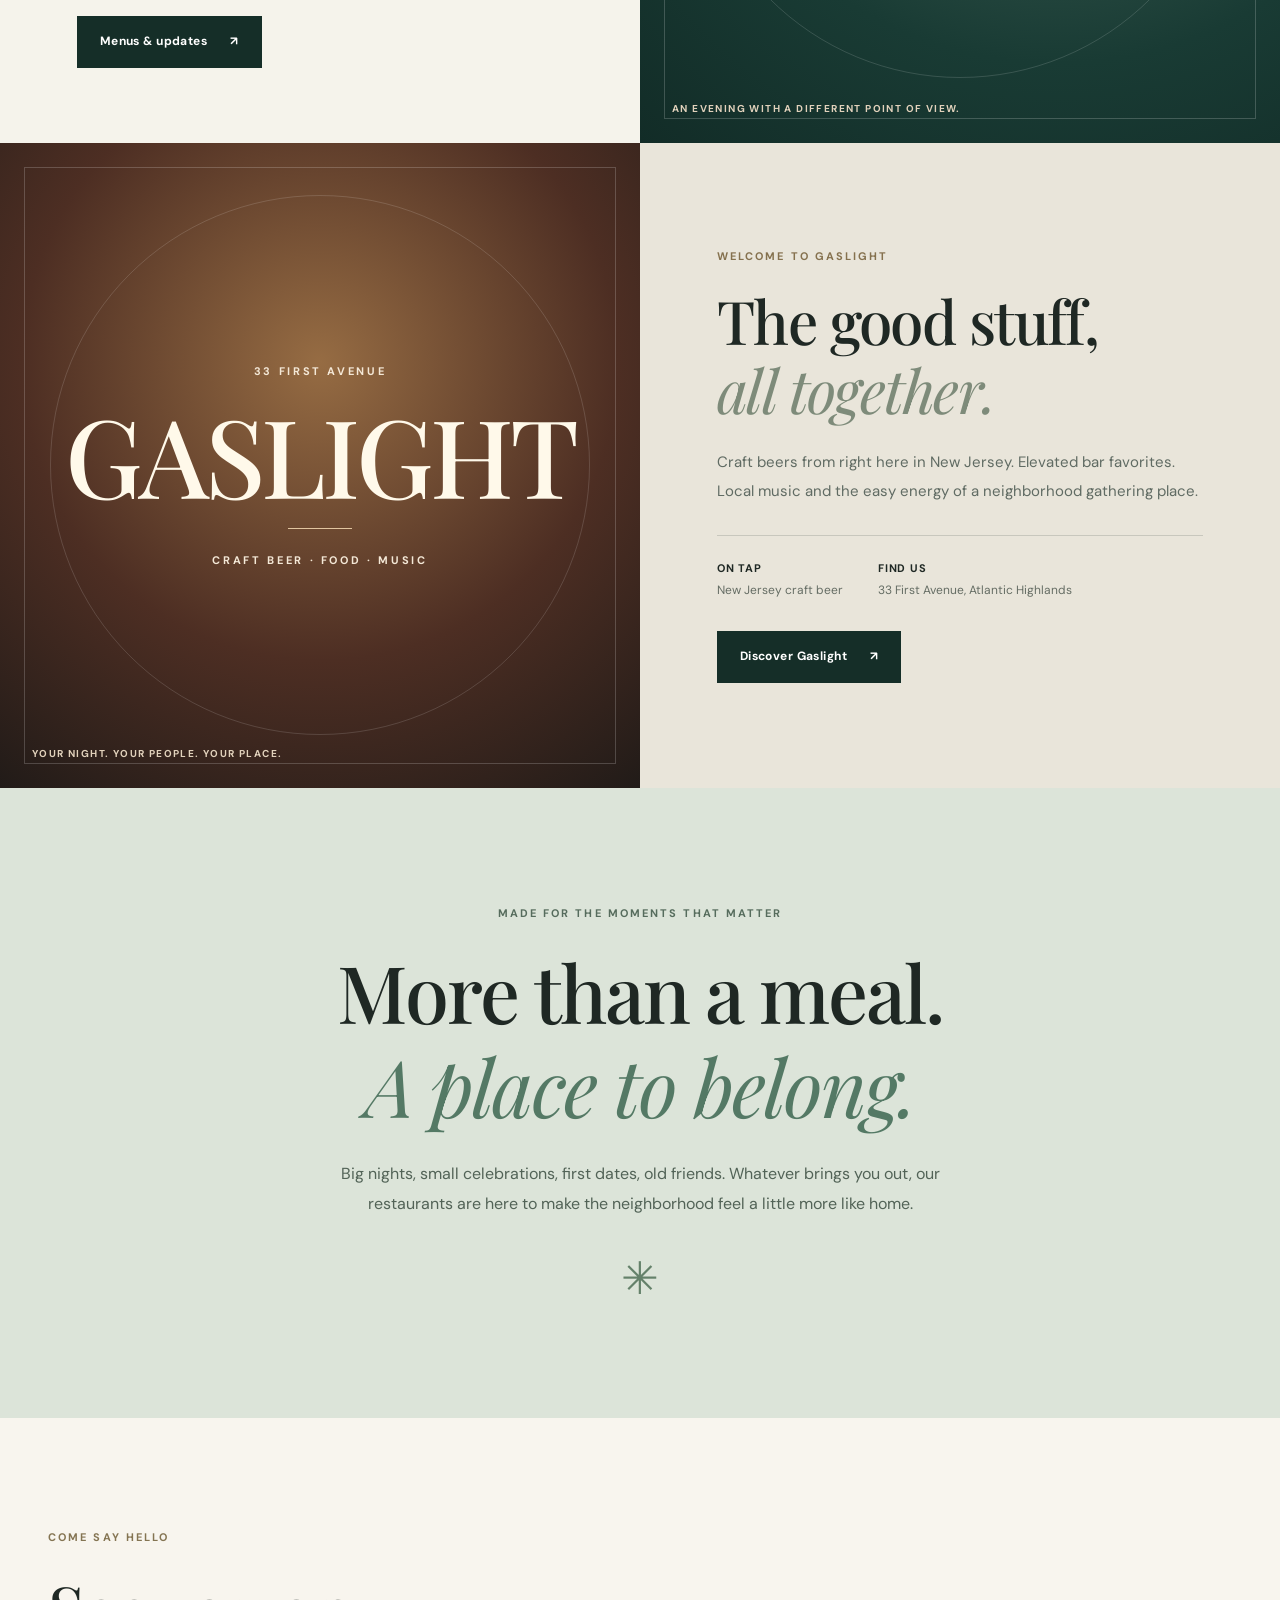
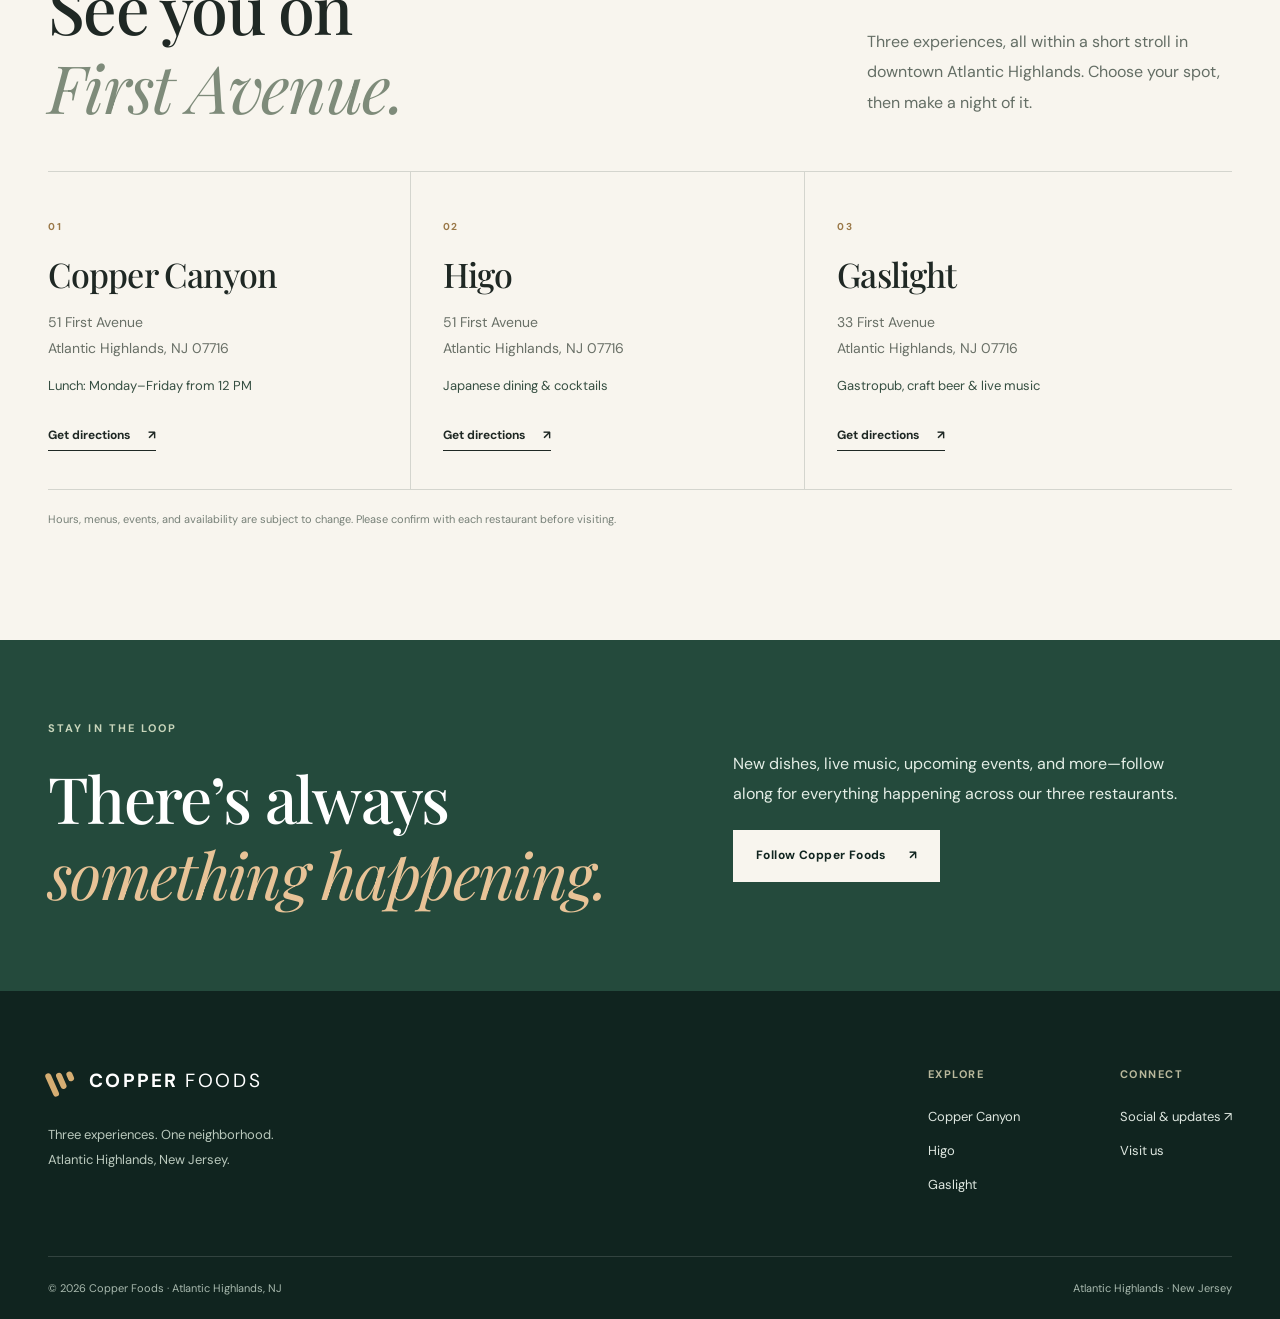
==== commit 95948b61: "Use high-resolution restaurant exterior in Copper Foods hero; dining room in venue card" ====
--- a/index.html
+++ b/index.html
@@ -55,7 +55,7 @@
         </div>
         <div class="hero-photos" aria-label="Three restaurant experiences">
           <a class="hero-photo hero-photo-one" href="#copper-canyon">
-            <img src="assets/copper-canyon/dining-room.jpg" alt="Tables set inside Copper Canyon">
+            <img src="assets/copper-canyon/exterior.jpg" alt="Copper Canyon and First Avenue at dusk"
             <span><strong>Copper Canyon</strong><small>Southwestern dining</small></span>
           </a>
           <a class="hero-photo hero-photo-two hero-brand-panel hero-brand-higo" href="#higo">
@@ -80,7 +80,7 @@
       <div class="restaurant-grid">
         <article class="restaurant-card" id="copper-canyon">
           <a class="restaurant-image" href="copper-canyon.html" aria-label="Explore Copper Canyon">
-            <img src="assets/copper-canyon/exterior.jpg" alt="Copper Canyon and First Avenue at dusk" loading="lazy">
+            <img src="assets/copper-canyon/dining-room.jpg" alt="Tables set for service at Copper Canyon" loading="lazy">
             <span class="number">01 / 03</span>
           </a>
           <div class="restaurant-card-body">
--- a/copper-foods-presentation.css
+++ b/copper-foods-presentation.css
@@ -0,0 +1,57 @@
+/* Copper Foods presentation visuals.
+   Higo and Gaslight receive illustrated-by-CSS typography, not stock photos,
+   until the restaurants provide approved imagery. Copper Canyon imagery comes
+   exclusively from the original restaurant site's archived, local assets. */
+.hero-brand-panel{display:block;background:#1e302b;isolation:isolate}
+.hero-brand-panel:before{content:"";position:absolute;inset:0;z-index:0;pointer-events:none}
+.hero-brand-higo{background:#203a36}
+.hero-brand-higo:before{background:radial-gradient(circle at 75% 32%,rgba(201,180,140,.14) 0,transparent 53%),repeating-linear-gradient(135deg,transparent 0,transparent 30px,rgba(255,255,255,.025) 31px,transparent 32px)}
+.hero-brand-gaslight{background:#483025}
+.hero-brand-gaslight:before{background:radial-gradient(circle at 23% 24%,rgba(245,189,126,.23),transparent 44%),radial-gradient(circle at 91% 81%,rgba(243,174,100,.1),transparent 40%),linear-gradient(120deg,rgba(42,23,17,.25),transparent)}
+.hero-brand-panel:after{background:linear-gradient(0deg,rgba(11,16,14,.84),transparent 58%)}
+.hero-identity{position:absolute;inset:15% 5% 35%;display:flex;align-items:center;justify-content:center;text-align:center;font-family:var(--display);font-size:clamp(43px,5vw,78px);font-weight:500;line-height:1;letter-spacing:.04em;color:#f1e9d9;z-index:2;opacity:.92;border:1px solid rgba(255,255,255,.13);margin:5px}
+.hero-brand-higo .hero-identity{font-size:clamp(49px,5.9vw,91px);letter-spacing:.15em;text-indent:.15em}
+.hero-brand-gaslight .hero-identity{font-size:clamp(34px,3.9vw,63px);letter-spacing:.02em}
+.hero-brand-panel:hover .hero-identity{color:#fff}
+.venue-art{position:absolute;inset:0;display:flex;flex-direction:column;align-items:center;justify-content:center;gap:11px;text-align:center;padding:26px;overflow:hidden}
+.venue-art:before{content:"";position:absolute;inset:19px;border:1px solid rgba(255,255,255,.27);pointer-events:none}
+.venue-art-name{position:relative;display:block;font-family:var(--display);font-size:clamp(50px,5vw,80px);font-weight:500;line-height:1.12;color:#f8f3e7;letter-spacing:-.035em}
+.venue-art-caption{position:relative;font-size:10px;font-weight:700;letter-spacing:.16em;line-height:1.6;color:#eee3d2}
+.venue-art-higo{background:radial-gradient(circle at 35% 33%,rgba(221,203,160,.18),transparent 48%),linear-gradient(135deg,#274c43,#122d28)}
+.venue-art-higo .venue-art-name{letter-spacing:.04em;font-size:clamp(56px,5.3vw,83px)}
+.venue-art-gaslight{background:radial-gradient(circle at 72% 27%,rgba(211,146,79,.3),transparent 45%),linear-gradient(130deg,#68412d,#2f211d)}
+.venue-art-gaslight .venue-art-name{font-size:clamp(47px,4.8vw,73px)}
+.restaurant-image .number{z-index:3}
+.restaurant-image:hover .venue-art-name{transform:scale(1.035)}
+.venue-art-name{transition:transform .35s}
+.feature-art{display:flex;align-items:center;justify-content:center;isolation:isolate;text-align:center;color:white;overflow:hidden}
+.feature-art:before{content:"";position:absolute;inset:24px;border:1px solid rgba(255,255,255,.19);pointer-events:none}
+.feature-art:after{content:"";position:absolute;width:min(65vw,540px);height:min(65vw,540px);border:1px solid rgba(255,255,255,.14);border-radius:50%;pointer-events:none}
+.feature-art-higo{background:radial-gradient(circle at 65% 30%,#496b5f 0,#193b34 62%,#122c27 100%)}
+.feature-art-gaslight{background:radial-gradient(circle at 50% 34%,#966c43 0,#4d2e23 56%,#211b18 100%)}
+.feature-art-content{position:relative;z-index:1;display:flex;flex-direction:column;align-items:center;gap:22px;max-width:90%;text-align:center}
+.feature-art-content>span{display:block;font-size:11px;letter-spacing:.24em;font-weight:700;color:#f4e8d7}
+.feature-art-content>strong{display:block;font-family:var(--display);font-size:clamp(80px,11vw,170px);line-height:.95;letter-spacing:-.035em;font-weight:500;color:#fff9ea}
+.feature-art-higo .feature-art-content>strong{letter-spacing:.09em;text-indent:.09em}
+.feature-art-gaslight .feature-art-content>strong{font-size:clamp(65px,8.5vw,138px)}
+.feature-art-content i{display:block;background:#e1c5a0;width:64px;height:1px}
+.feature-art .image-caption{z-index:2;text-align:left;text-shadow:none;color:#e2d2bc}
+@media(max-width:1100px){
+ .venue-art-name{font-size:clamp(36px,4vw,59px)}
+ .venue-art-gaslight .venue-art-name{font-size:clamp(35px,4vw,55px)}
+ .hero-brand-gaslight .hero-identity{font-size:clamp(28px,3.3vw,55px)}
+}
+@media(max-width:760px){
+ .hero-brand-panel .hero-identity{inset:12% 8% 35%;font-size:clamp(29px,7vw,52px)}
+ .hero-brand-higo .hero-identity{font-size:clamp(39px,9vw,60px)}
+ .hero-brand-gaslight .hero-identity{font-size:clamp(25px,6vw,43px)}
+ .venue-art-name,.venue-art-higo .venue-art-name{font-size:clamp(62px,10vw,85px)}
+ .venue-art-gaslight .venue-art-name{font-size:clamp(52px,9vw,77px)}
+ .feature-art-content>strong,.feature-art-gaslight .feature-art-content>strong{font-size:clamp(64px,15vw,104px)}
+ .feature-art .image-caption{left:24px;bottom:19px}
+}
+@media(max-width:390px){
+ .hero-brand-gaslight .hero-identity{font-size:24px}
+ .hero-brand-higo .hero-identity{font-size:37px}
+ .feature-art-content>strong,.feature-art-gaslight .feature-art-content>strong{font-size:63px}
+}
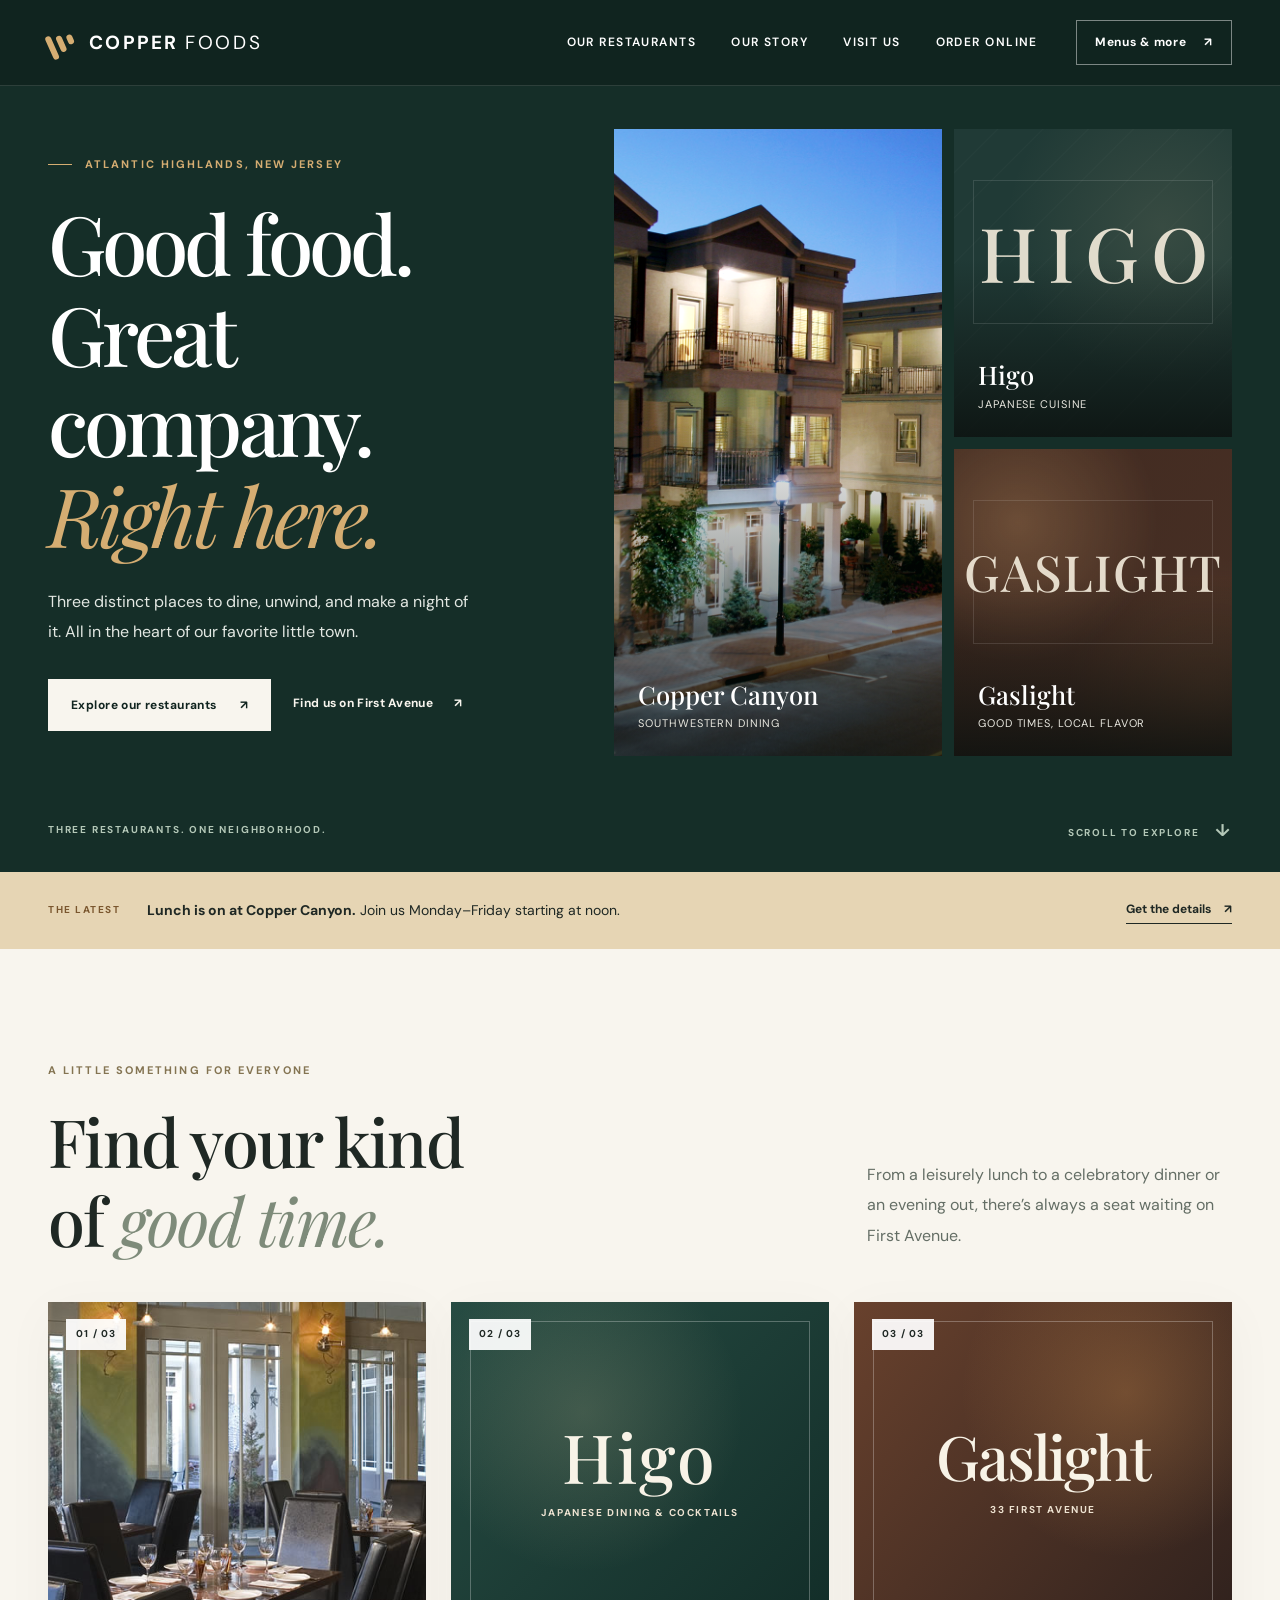
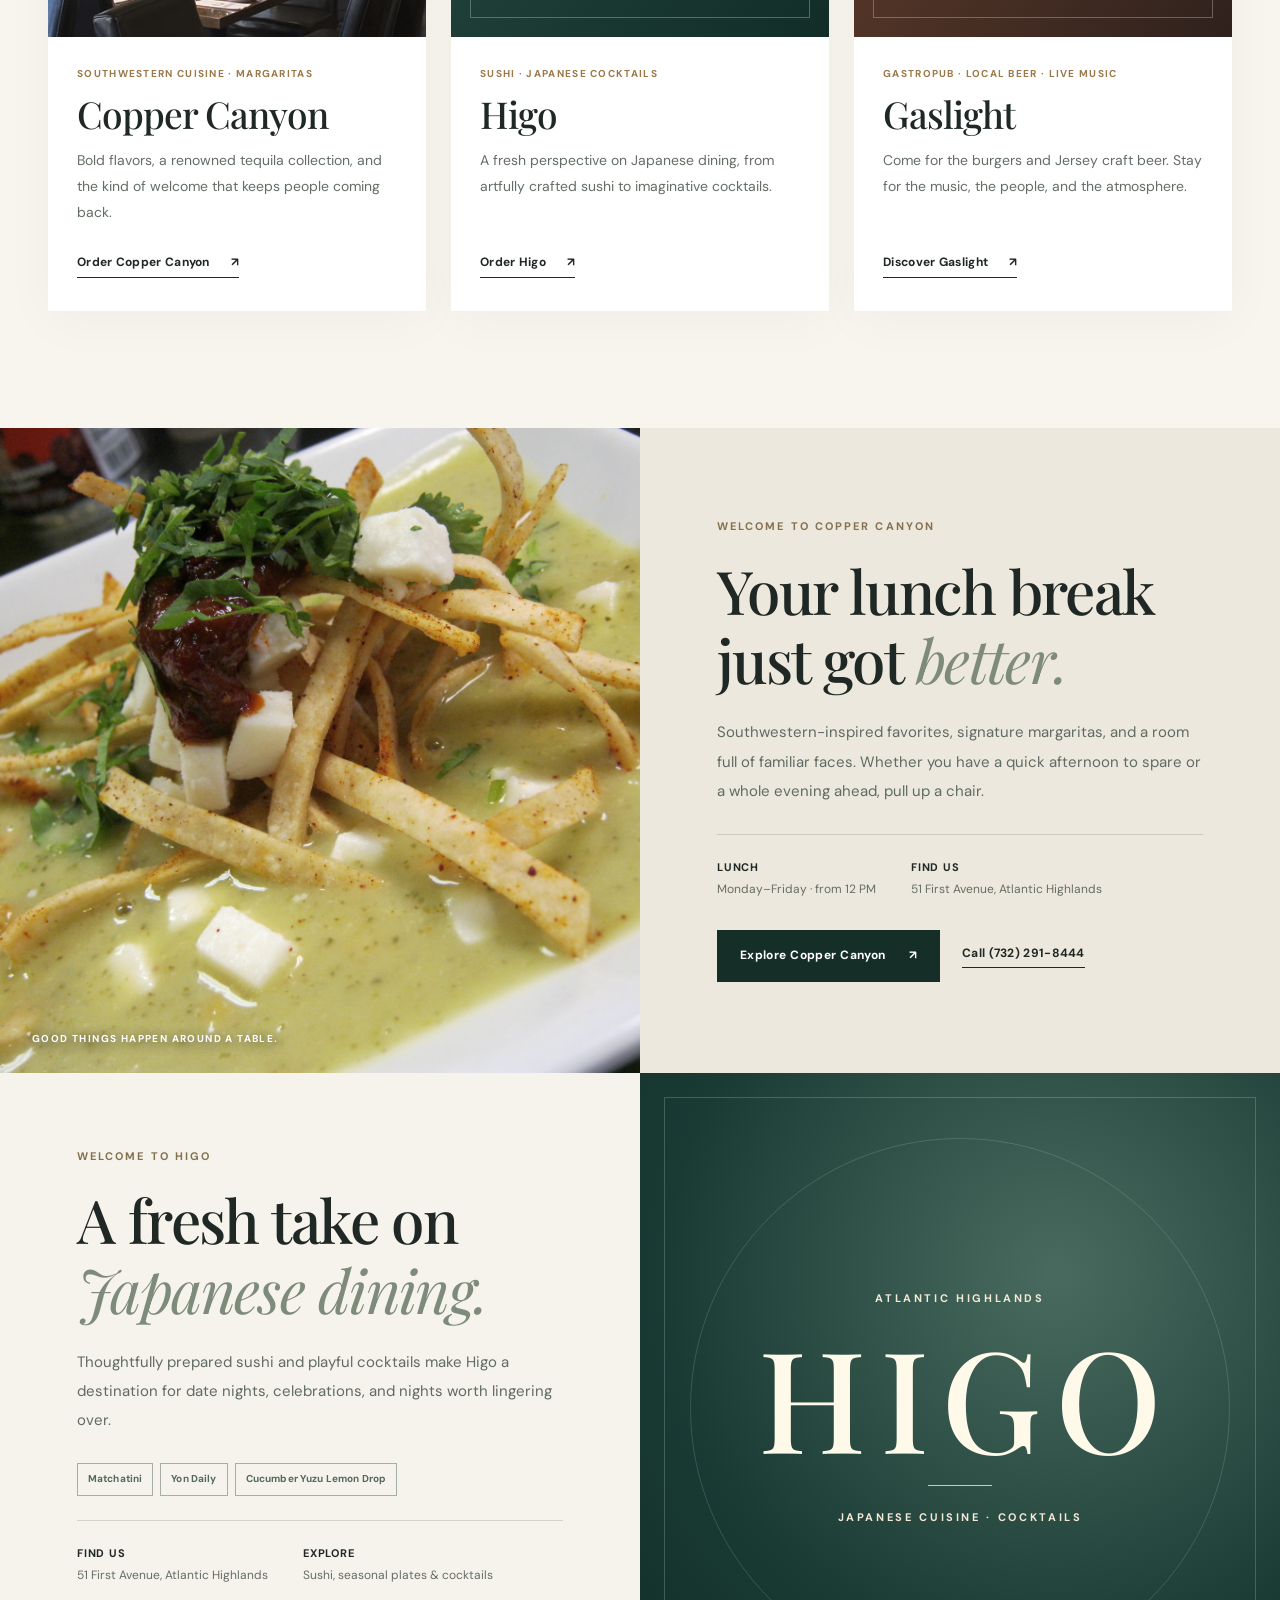
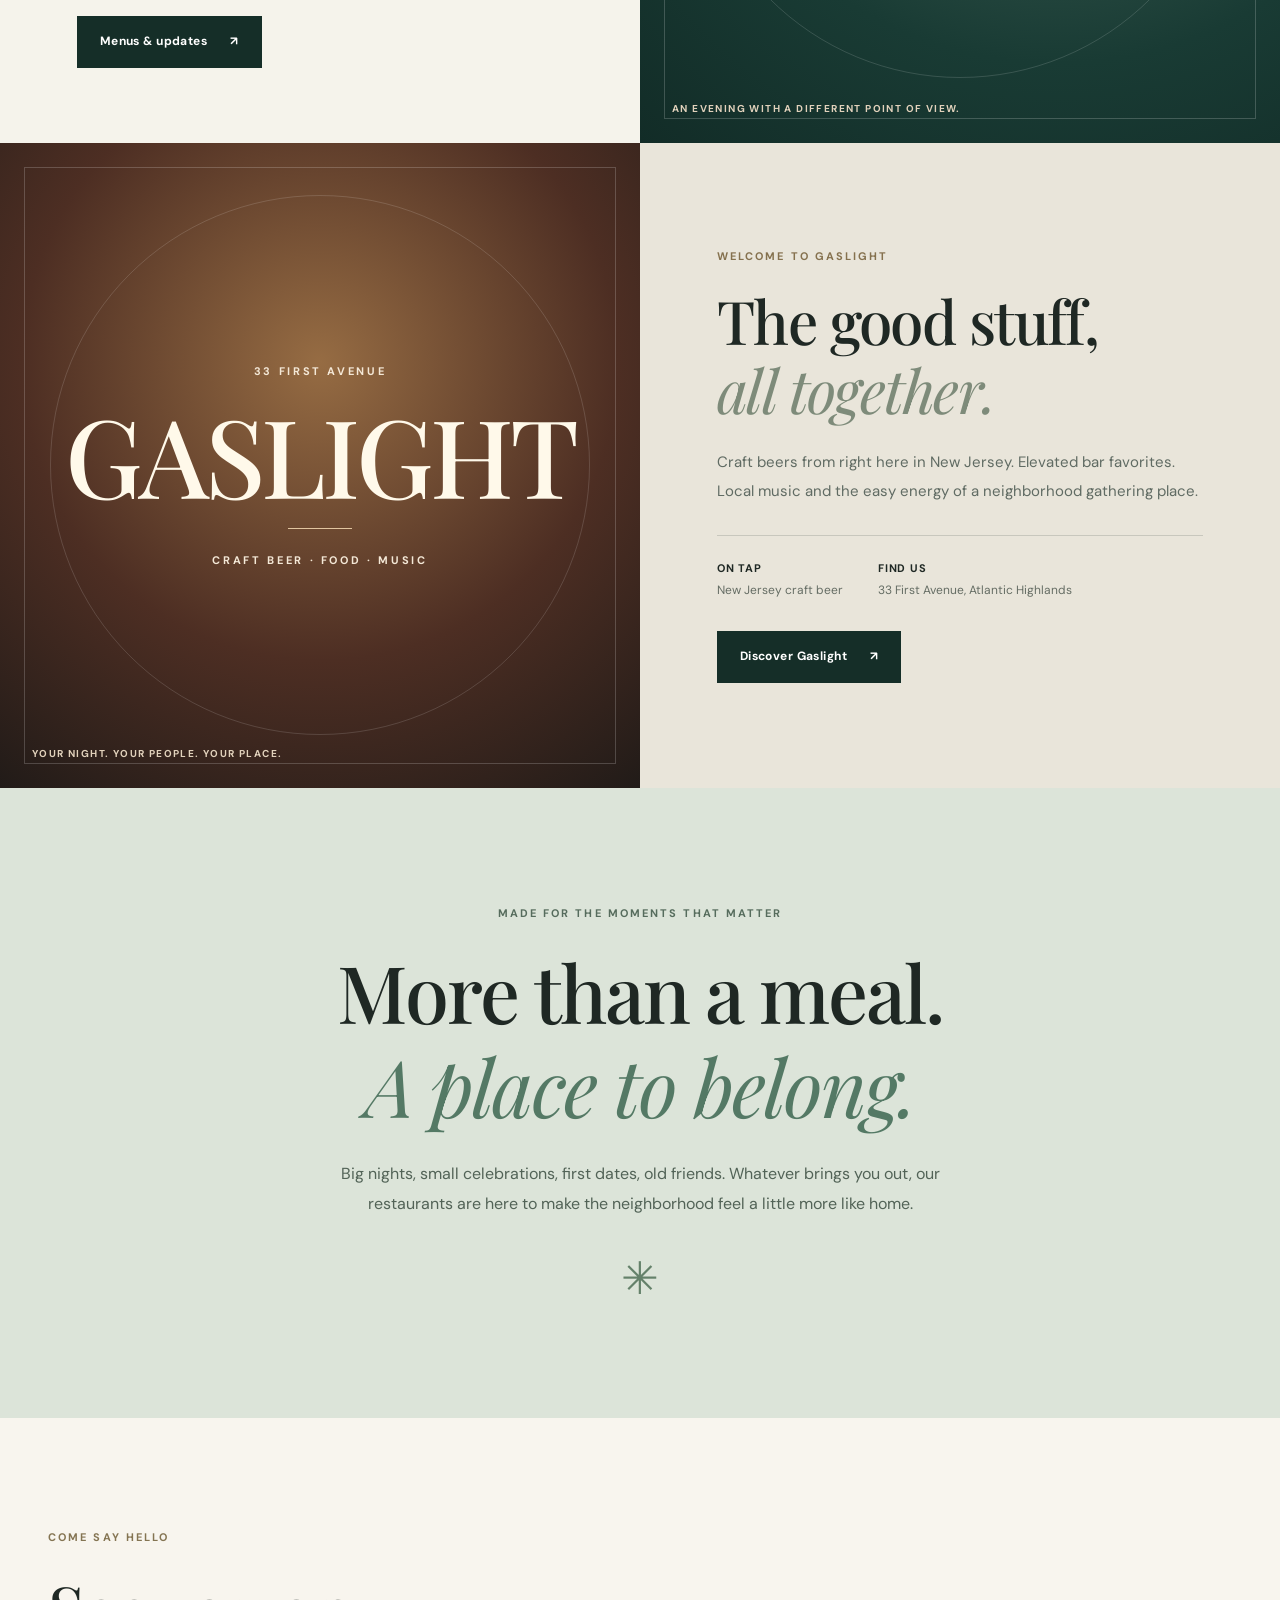
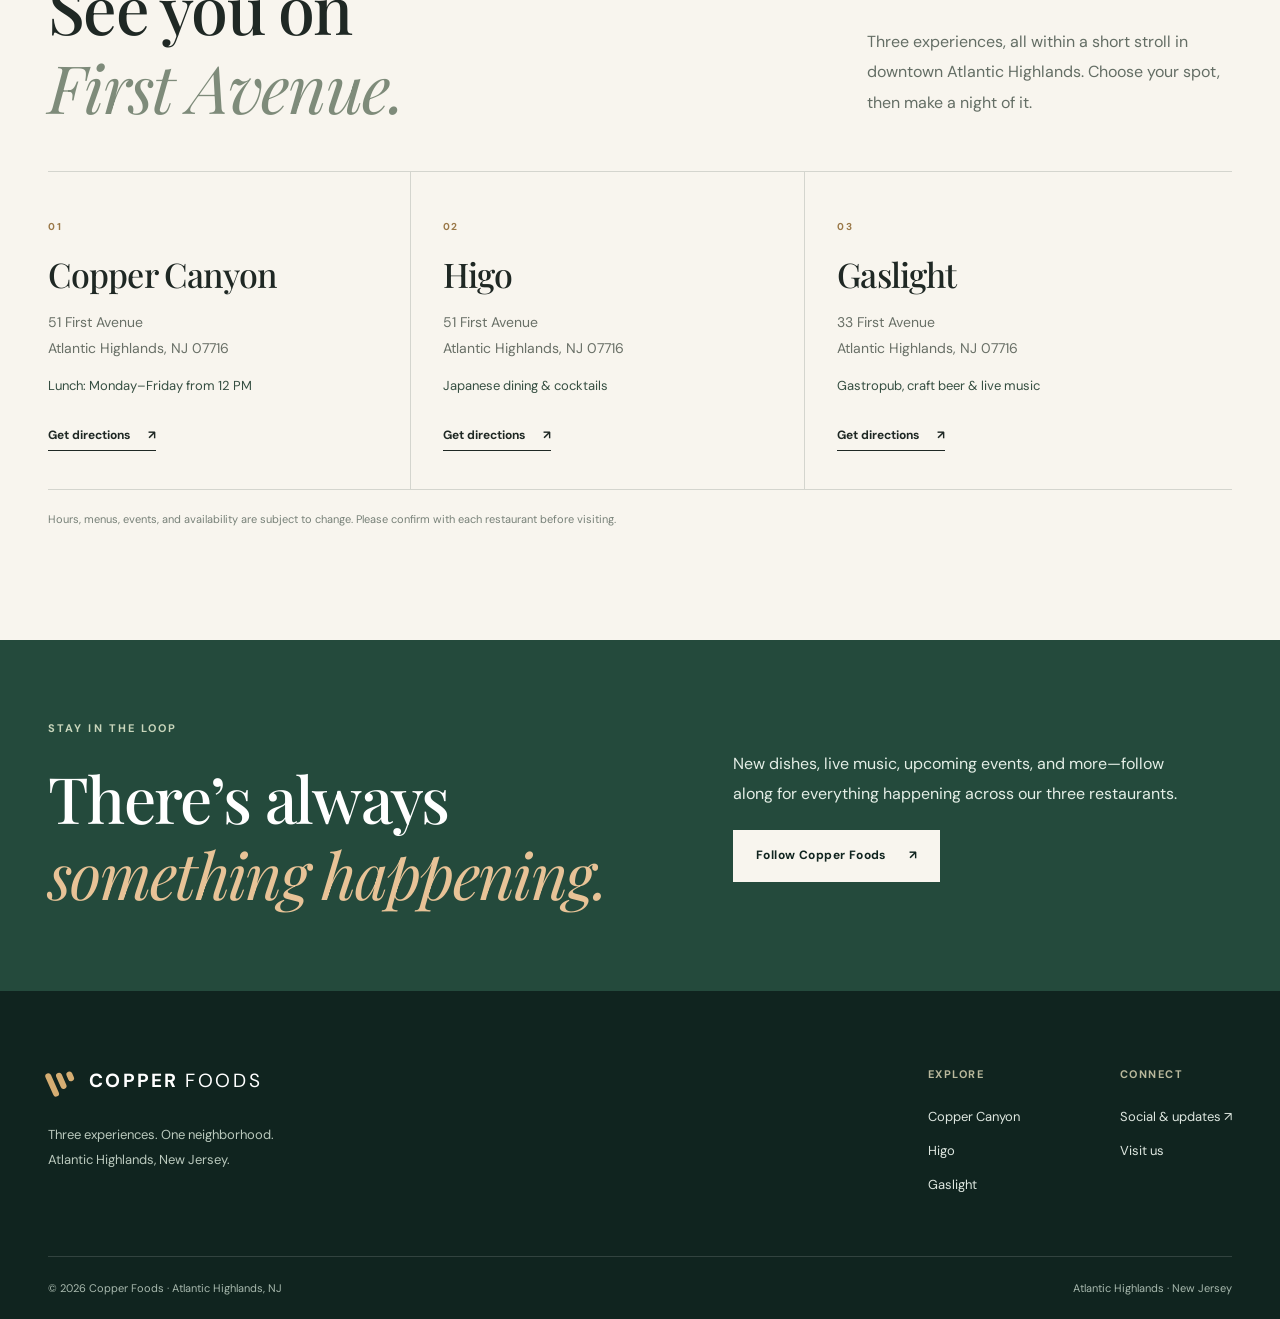
==== commit 3d112e41: "Publish canonical Copper Canyon and Higo ordering choices" ====
--- a/index.html
+++ b/index.html
@@ -27,7 +27,7 @@
         <a href="#restaurants">Our restaurants</a>
         <a href="#story">Our story</a>
         <a href="#visit">Visit us</a>
-      </nav>
+      <a href="order-online.html">Order online</a></nav>
       <a class="header-cta" href="https://linktr.ee/copperfoods" target="_blank" rel="noopener noreferrer">Menus &amp; more <span aria-hidden="true">↗</span></a>
       <button class="menu-toggle" type="button" aria-expanded="false" aria-controls="mobile-navigation" aria-label="Open navigation">
         <span></span><span></span><span></span>
@@ -38,7 +38,7 @@
       <a href="#story">Our story</a>
       <a href="#visit">Visit us</a>
       <a href="https://linktr.ee/copperfoods" target="_blank" rel="noopener noreferrer">Menus &amp; more ↗</a>
-    </nav>
+    <a href="order-online.html">Order online</a></nav>
   </header>
 
   <main id="main">
@@ -55,7 +55,7 @@
         </div>
         <div class="hero-photos" aria-label="Three restaurant experiences">
           <a class="hero-photo hero-photo-one" href="#copper-canyon">
-            <img src="assets/copper-canyon/exterior.jpg" alt="Copper Canyon and First Avenue at dusk"
+            <img src="assets/copper-canyon/exterior.jpg" alt="Copper Canyon and First Avenue at dusk">
             <span><strong>Copper Canyon</strong><small>Southwestern dining</small></span>
           </a>
           <a class="hero-photo hero-photo-two hero-brand-panel hero-brand-higo" href="#higo">
@@ -87,7 +87,7 @@
             <p class="eyebrow">SOUTHWESTERN CUISINE · MARGARITAS</p>
             <h3>Copper Canyon</h3>
             <p>Bold flavors, a renowned tequila collection, and the kind of welcome that keeps people coming back.</p>
-            <a class="text-link" href="copper-canyon.html">Discover Copper Canyon <span aria-hidden="true">↗</span></a>
+            <a class="text-link" href="order-online.html#copper-canyon">Order Copper Canyon <span aria-hidden="true">↗</span></a>
           </div>
         </article>
         <article class="restaurant-card" id="higo">
@@ -99,7 +99,7 @@
             <p class="eyebrow">SUSHI · JAPANESE COCKTAILS</p>
             <h3>Higo</h3>
             <p>A fresh perspective on Japanese dining, from artfully crafted sushi to imaginative cocktails.</p>
-            <a class="text-link" href="#higo-feature">Discover Higo <span aria-hidden="true">↗</span></a>
+            <a class="text-link" href="order-online.html#higo">Order Higo <span aria-hidden="true">↗</span></a>
           </div>
         </article>
         <article class="restaurant-card" id="gaslight">
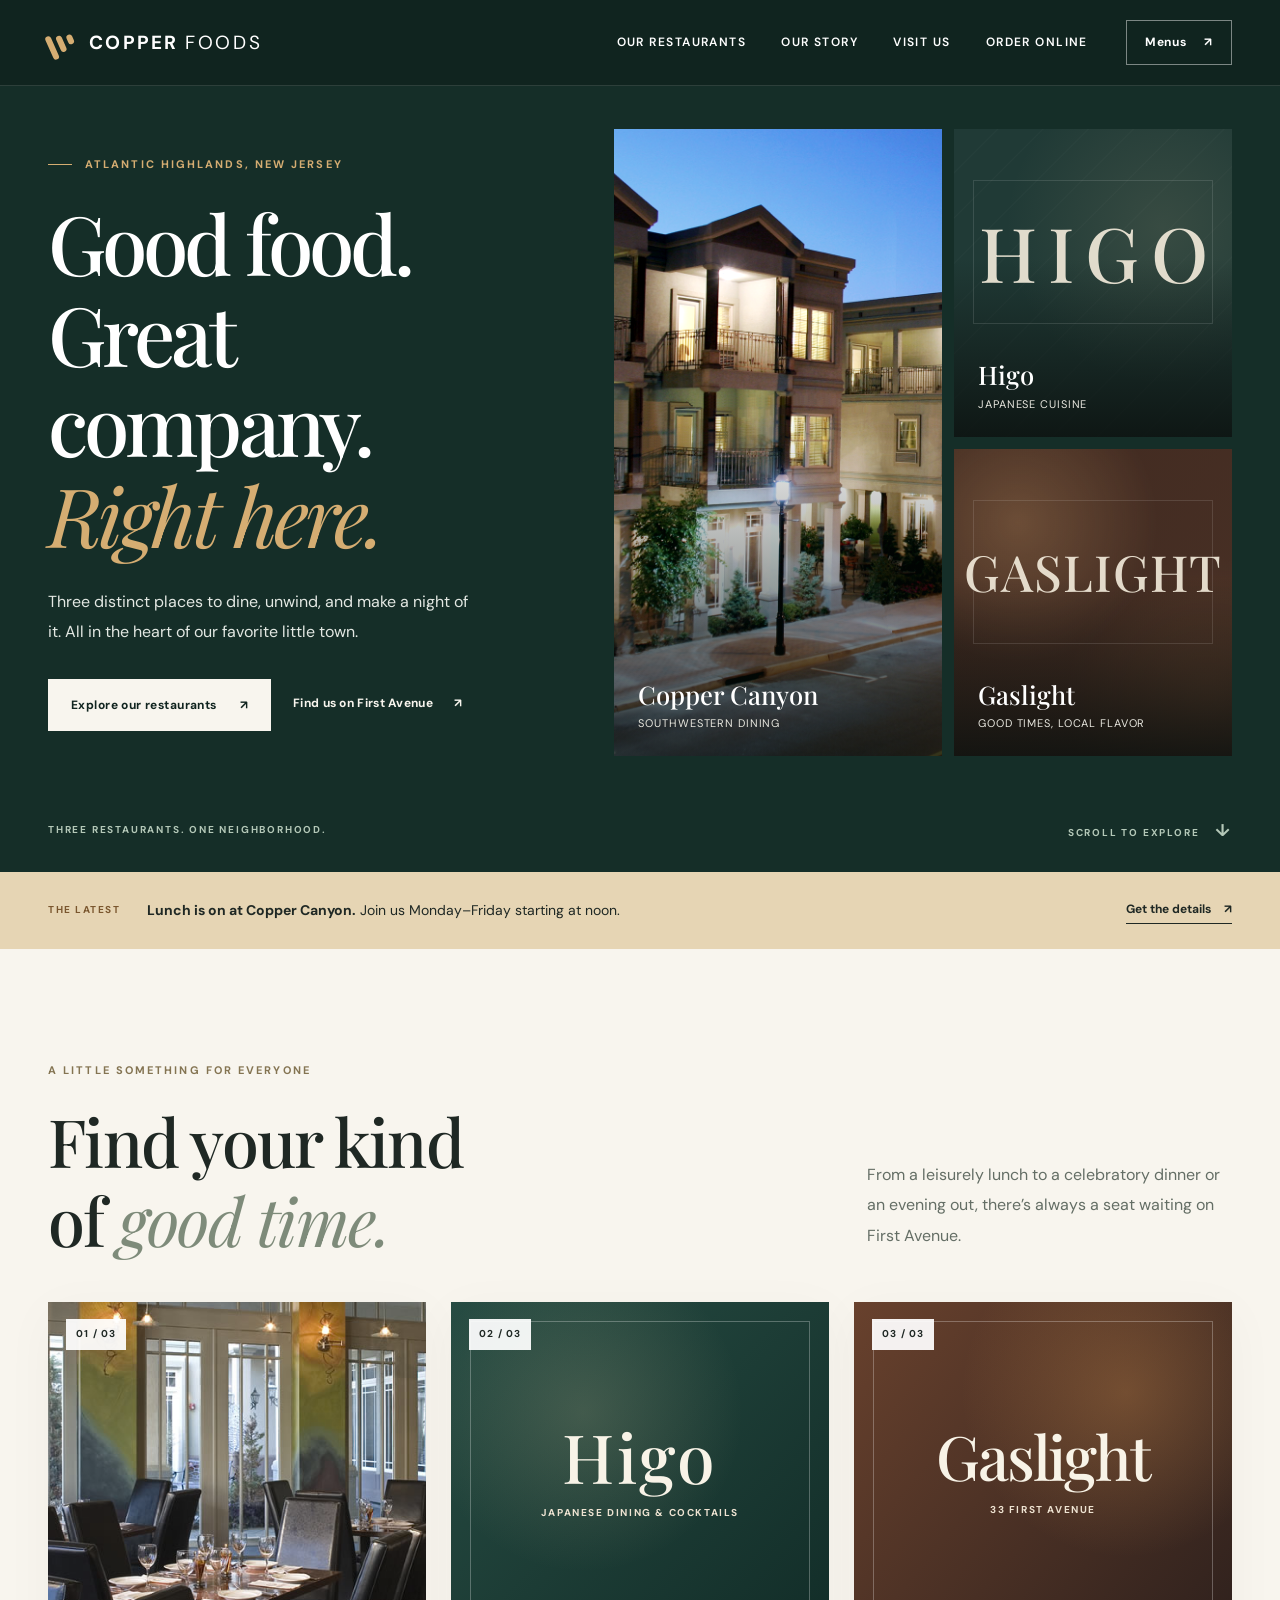
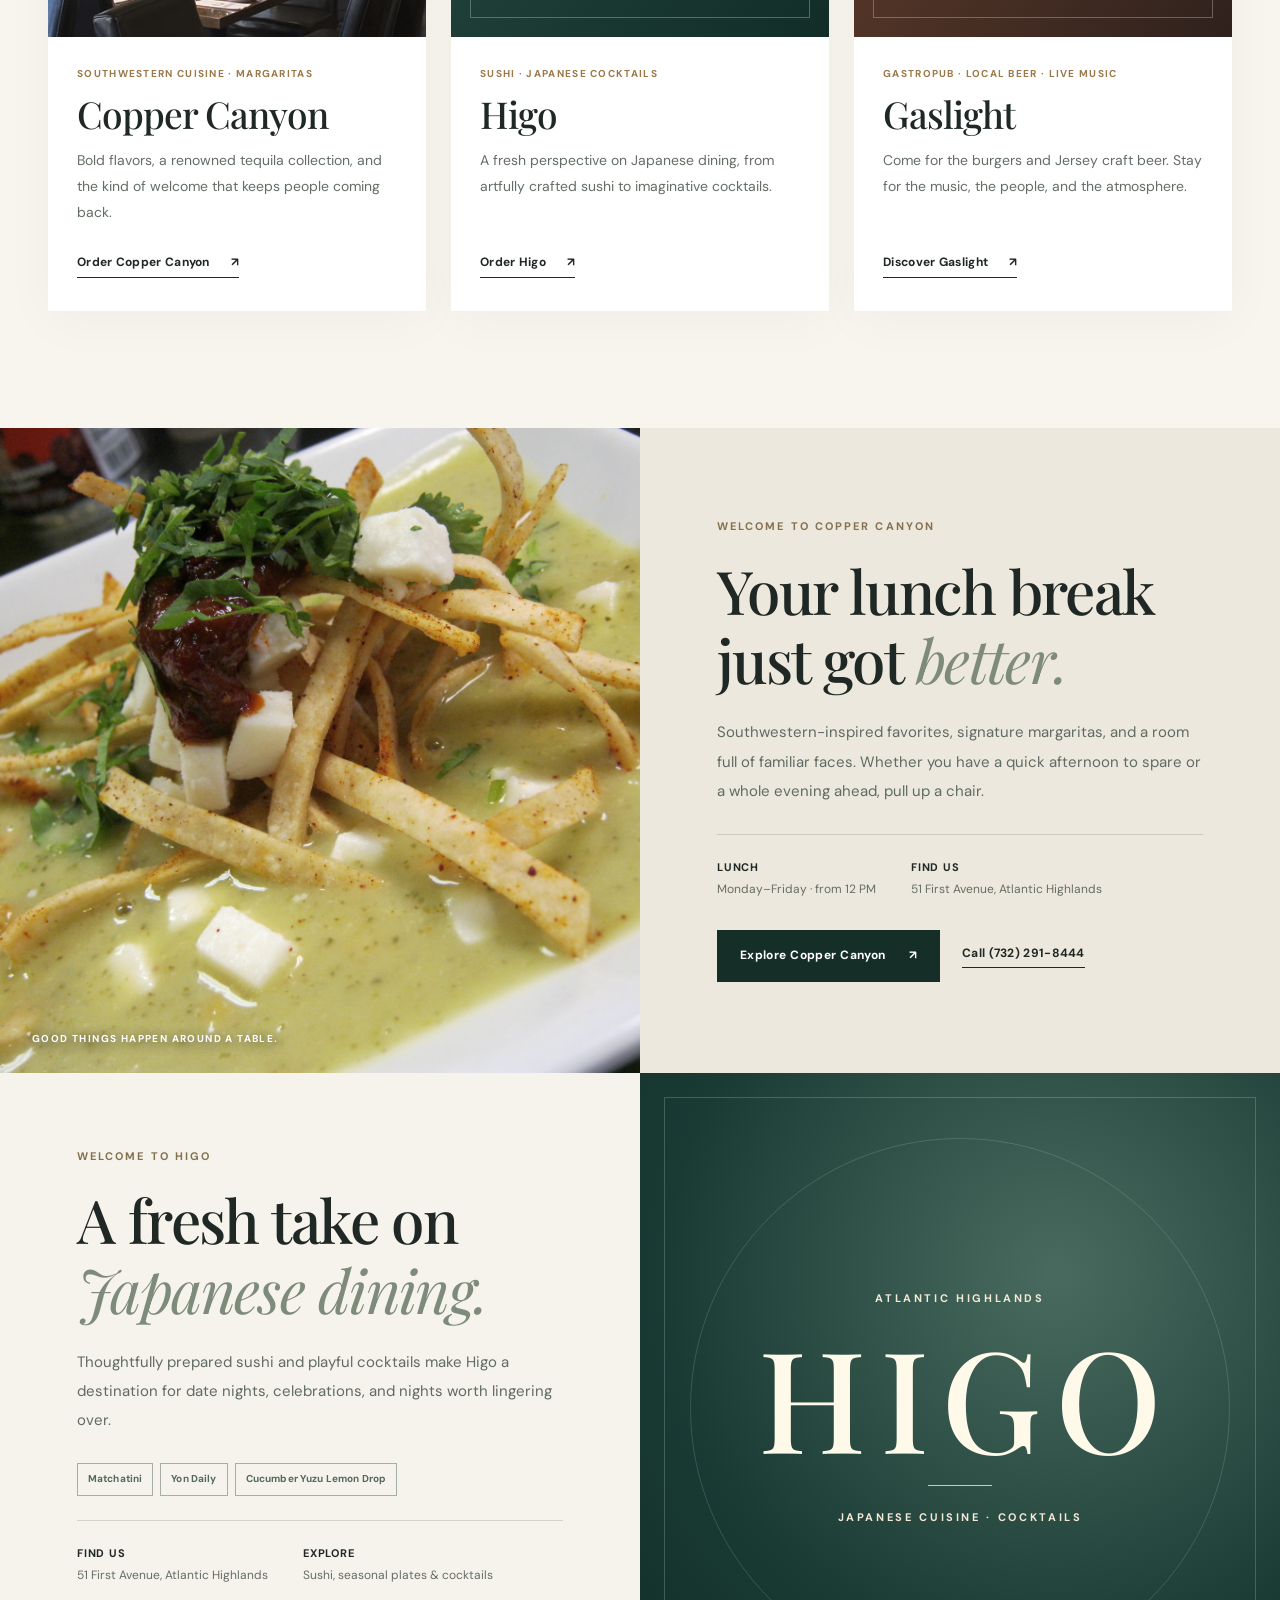
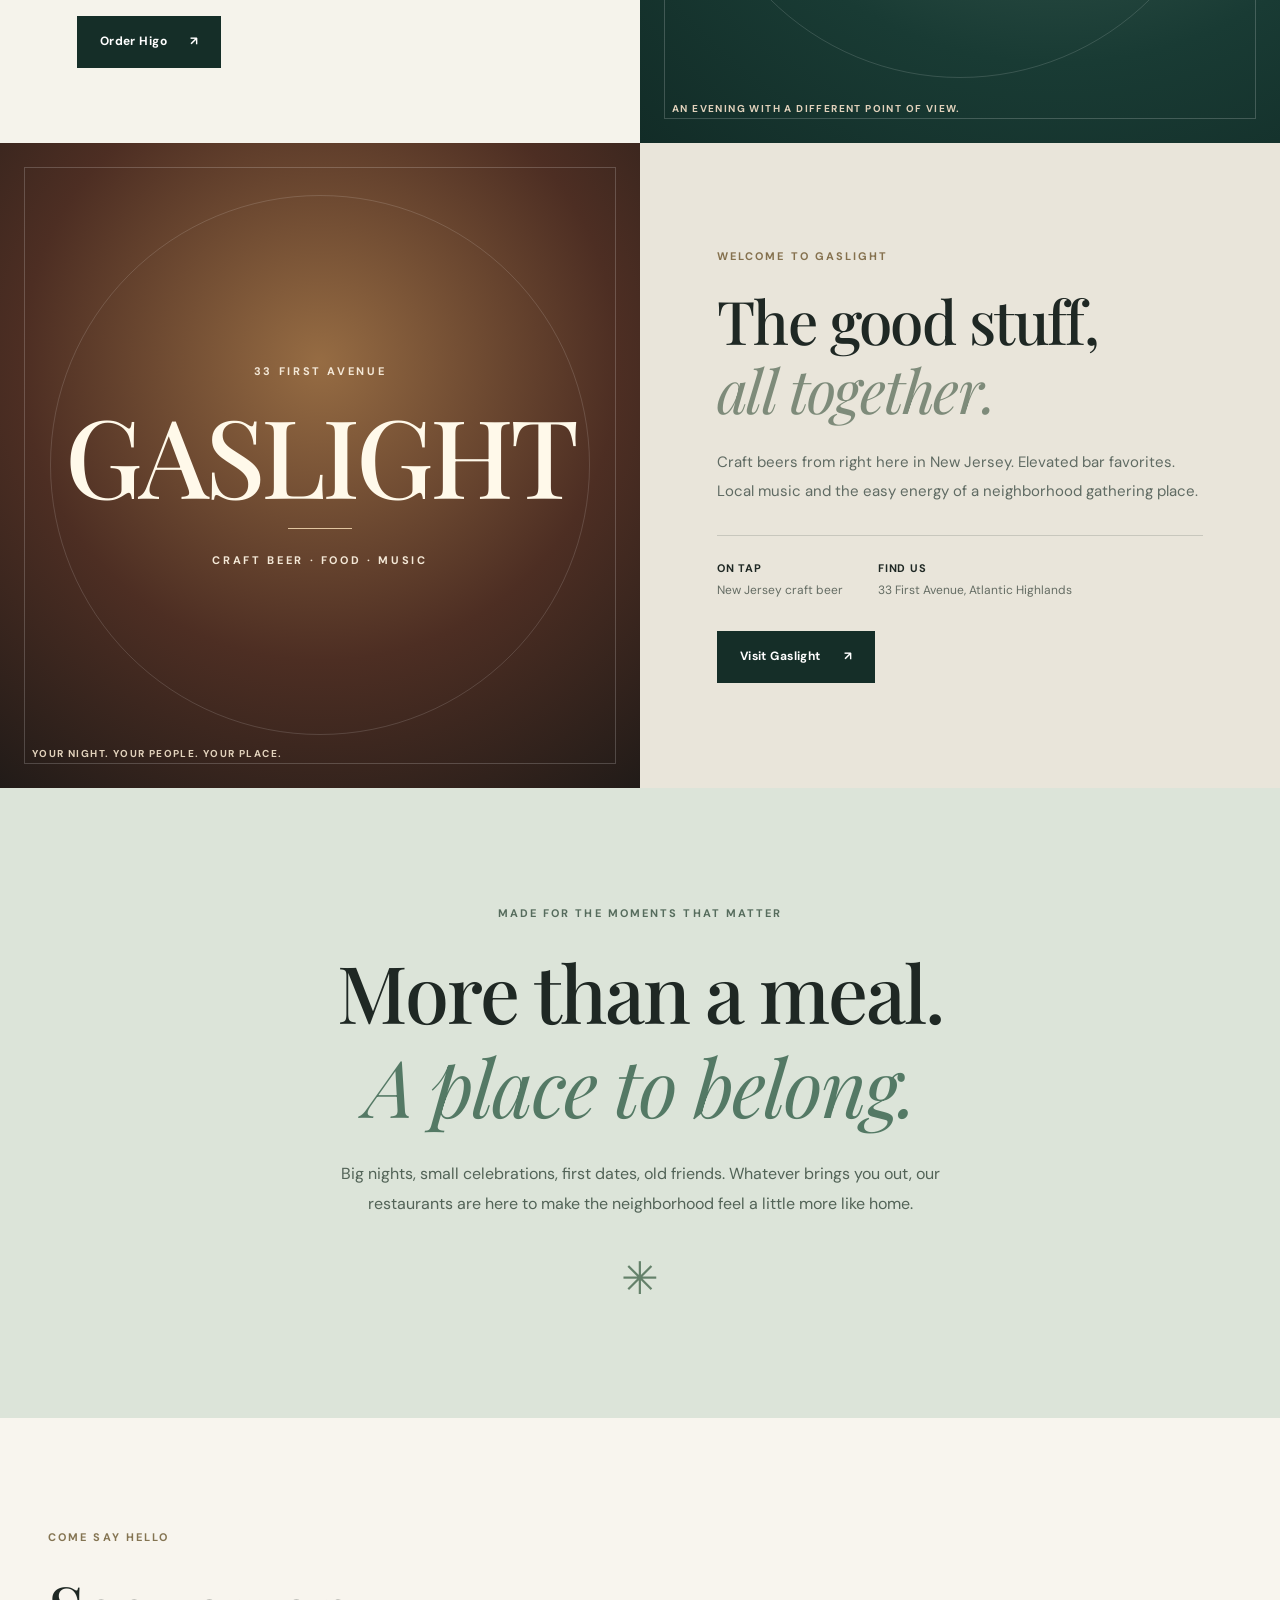
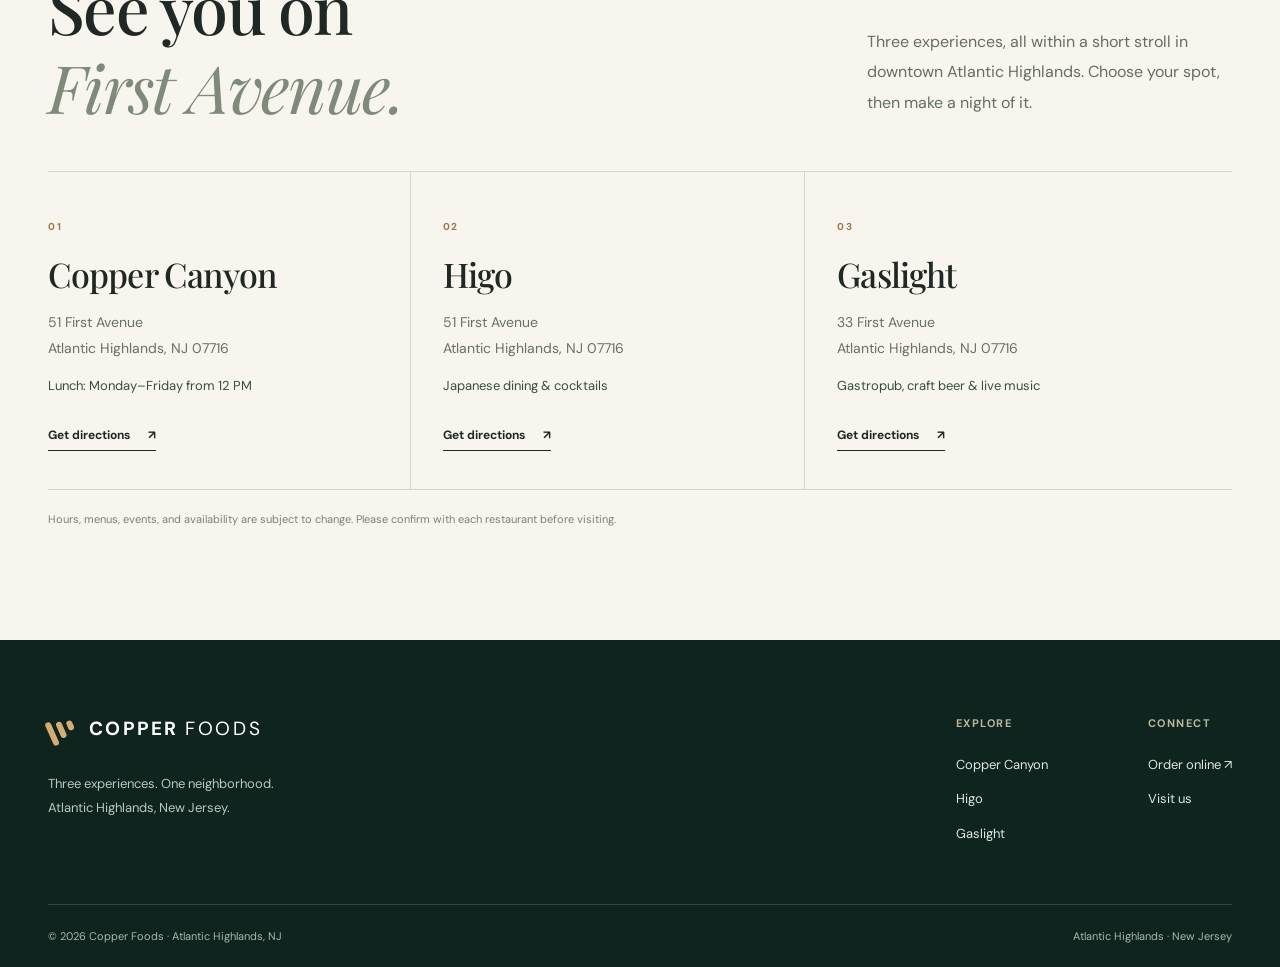
==== commit 1e2fd3ea: "Replace Linktree shortcuts with direct menu, ordering and visit links" ====
--- a/index.html
+++ b/index.html
@@ -28,7 +28,7 @@
         <a href="#story">Our story</a>
         <a href="#visit">Visit us</a>
       <a href="order-online.html">Order online</a></nav>
-      <a class="header-cta" href="https://linktr.ee/copperfoods" target="_blank" rel="noopener noreferrer">Menus &amp; more <span aria-hidden="true">↗</span></a>
+      <a class="header-cta" href="copper-canyon-menus.html">Menus <span aria-hidden="true">↗</span></a>
       <button class="menu-toggle" type="button" aria-expanded="false" aria-controls="mobile-navigation" aria-label="Open navigation">
         <span></span><span></span><span></span>
       </button>
@@ -37,7 +37,7 @@
       <a href="#restaurants">Our restaurants</a>
       <a href="#story">Our story</a>
       <a href="#visit">Visit us</a>
-      <a href="https://linktr.ee/copperfoods" target="_blank" rel="noopener noreferrer">Menus &amp; more ↗</a>
+      <a href="copper-canyon-menus.html">Menus <span aria-hidden="true">↗</span></a>
     <a href="order-online.html">Order online</a></nav>
   </header>
 
@@ -145,7 +145,7 @@
           <p>Thoughtfully prepared sushi and playful cocktails make Higo a destination for date nights, celebrations, and nights worth lingering over.</p>
           <div class="cocktail-row" aria-label="Signature cocktails"><span>Matchatini</span><span>Yon Daily</span><span>Cucumber Yuzu Lemon Drop</span></div>
           <div class="feature-facts"><div><strong>Find us</strong><span>51 First Avenue, Atlantic Highlands</span></div><div><strong>Explore</strong><span>Sushi, seasonal plates &amp; cocktails</span></div></div>
-          <a class="button button-dark" href="https://linktr.ee/copperfoods" target="_blank" rel="noopener noreferrer">Menus &amp; updates <span aria-hidden="true">↗</span></a>
+          <a class="button button-dark" href="order-online.html#higo">Order Higo <span aria-hidden="true">↗</span></a>
         </div>
       </div>
     </section>
@@ -161,7 +161,7 @@
           <h2 id="gaslight-heading">The good stuff,<br><em>all together.</em></h2>
           <p>Craft beers from right here in New Jersey. Elevated bar favorites. Local music and the easy energy of a neighborhood gathering place.</p>
           <div class="feature-facts"><div><strong>On tap</strong><span>New Jersey craft beer</span></div><div><strong>Find us</strong><span>33 First Avenue, Atlantic Highlands</span></div></div>
-          <a class="button button-dark" href="https://linktr.ee/gaslight33" target="_blank" rel="noopener noreferrer">Discover Gaslight <span aria-hidden="true">↗</span></a>
+          <a class="button button-dark" href="#visit">Visit Gaslight <span aria-hidden="true">↗</span></a>
         </div>
       </div>
     </section>
@@ -184,12 +184,8 @@
       </div>
       <p class="hours-note">Hours, menus, events, and availability are subject to change. Please confirm with each restaurant before visiting.</p>
     </section>
-
-    <section class="end-banner" aria-label="Follow Copper Foods">
-      <div class="shell end-banner-inner"><div><p class="eyebrow">STAY IN THE LOOP</p><h2>There’s always<br><em>something happening.</em></h2></div><div><p>New dishes, live music, upcoming events, and more—follow along for everything happening across our three restaurants.</p><a class="button button-light" href="https://linktr.ee/copperfoods" target="_blank" rel="noopener noreferrer">Follow Copper Foods <span aria-hidden="true">↗</span></a></div></div>
-    </section>
   </main>
 
-  <footer class="site-footer"><div class="shell footer-main"><div><a class="wordmark footer-wordmark" href="#top"><span class="wordmark-symbol" aria-hidden="true"><span></span><span></span><span></span></span><span>COPPER <em>FOODS</em></span></a><p>Three experiences. One neighborhood.<br>Atlantic Highlands, New Jersey.</p></div><div class="footer-links"><div><strong>EXPLORE</strong><a href="copper-canyon.html">Copper Canyon</a><a href="#higo">Higo</a><a href="#gaslight">Gaslight</a></div><div><strong>CONNECT</strong><a href="https://linktr.ee/copperfoods" target="_blank" rel="noopener noreferrer">Social &amp; updates ↗</a><a href="#visit">Visit us</a></div></div></div><div class="shell footer-bottom"><span>© <span id="year">2026</span> Copper Foods · Atlantic Highlands, NJ</span><span>Atlantic Highlands · New Jersey</span></div></footer>
+  <footer class="site-footer"><div class="shell footer-main"><div><a class="wordmark footer-wordmark" href="#top"><span class="wordmark-symbol" aria-hidden="true"><span></span><span></span><span></span></span><span>COPPER <em>FOODS</em></span></a><p>Three experiences. One neighborhood.<br>Atlantic Highlands, New Jersey.</p></div><div class="footer-links"><div><strong>EXPLORE</strong><a href="copper-canyon.html">Copper Canyon</a><a href="#higo">Higo</a><a href="#gaslight">Gaslight</a></div><div><strong>CONNECT</strong><a href="order-online.html">Order online <span aria-hidden="true">↗</span></a><a href="#visit">Visit us</a></div></div></div><div class="shell footer-bottom"><span>© <span id="year">2026</span> Copper Foods · Atlantic Highlands, NJ</span><span>Atlantic Highlands · New Jersey</span></div></footer>
 </body>
 </html>
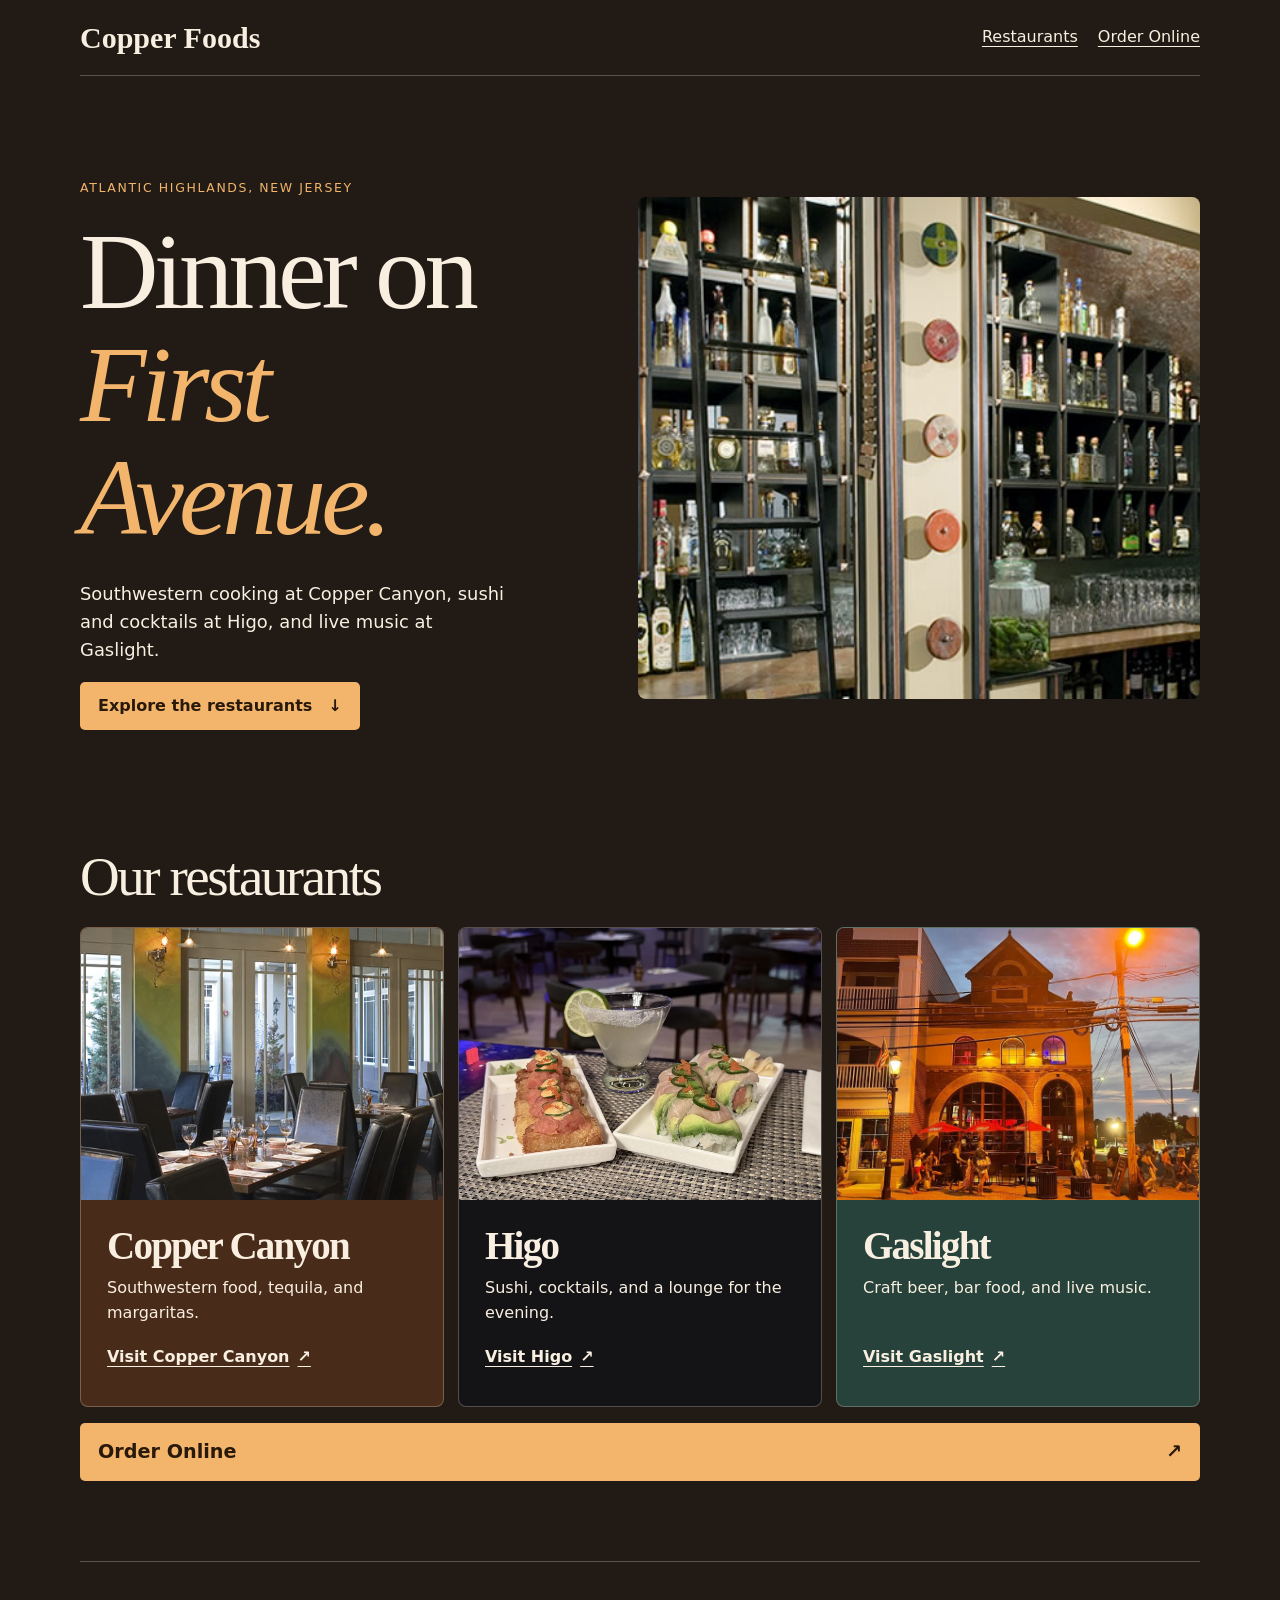
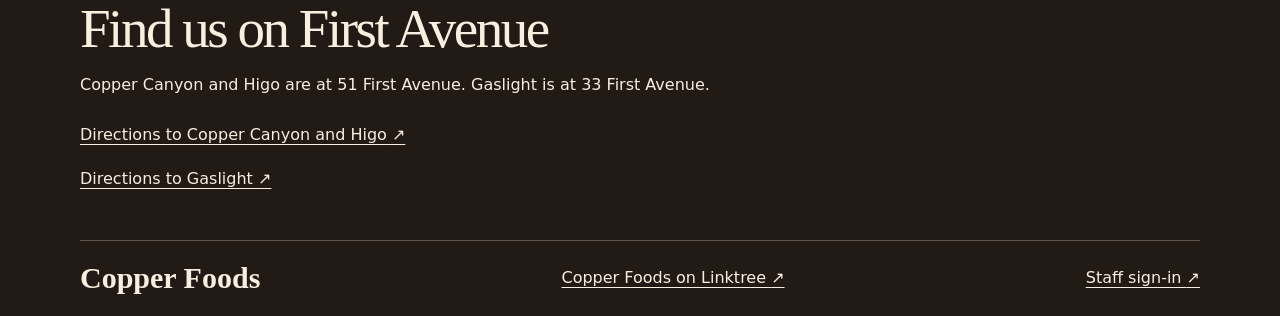
==== commit 9a1db429: "Build Copper Foods restaurant landing page" ====
--- a/index.html
+++ b/index.html
@@ -1,191 +1,59 @@
-<!DOCTYPE html>
+<!doctype html>
 <html lang="en">
 <head>
   <meta charset="utf-8">
   <meta name="viewport" content="width=device-width, initial-scale=1">
-  <meta name="theme-color" content="#142720">
-  <meta name="description" content="Copper Foods brings together Copper Canyon, Higo, and Gaslight—three distinct places to eat, drink, and gather in Atlantic Highlands, New Jersey.">
-  <meta property="og:title" content="Copper Foods | Atlantic Highlands">
-  <meta property="og:description" content="Three unique experiences. One neighborhood. Explore Copper Canyon, Higo, and Gaslight.">
-  <title>Copper Foods | Three Places, One Neighborhood</title>
-  <link rel="preconnect" href="https://fonts.googleapis.com">
-  <link rel="preconnect" href="https://fonts.gstatic.com" crossorigin>
-  <link href="https://fonts.googleapis.com/css2?family=DM+Sans:wght@400;500;600;700&family=Playfair+Display:wght@400;500;600;700&display=swap" rel="stylesheet">
-  <link rel="stylesheet" href="styles.css">
-  <link rel="stylesheet" href="copper-foods-presentation.css">
-  <script src="app.js" defer></script>
+  <meta name="theme-color" content="#211a15">
+  <meta name="robots" content="noindex,nofollow">
+  <meta name="description" content="Visit Copper Canyon, Higo, and Gaslight in Atlantic Highlands, New Jersey. Find a restaurant, browse menus, or order online.">
+  <title>Copper Foods | Atlantic Highlands, NJ</title>
+  <link rel="stylesheet" href="landing.css">
 </head>
-<body>
+<body id="top">
   <a class="skip-link" href="#main">Skip to content</a>
-  <header class="site-header" id="top">
-    <div class="header-inner shell">
-      <a class="wordmark" href="#top" aria-label="Copper Foods home">
-        <span class="wordmark-symbol" aria-hidden="true"><span></span><span></span><span></span></span>
-        <span>COPPER <em>FOODS</em></span>
-      </a>
-      <nav class="desktop-nav" aria-label="Main navigation">
-        <a href="#restaurants">Our restaurants</a>
-        <a href="#story">Our story</a>
-        <a href="#visit">Visit us</a>
-      <a href="order-online.html">Order online</a></nav>
-      <a class="header-cta" href="copper-canyon-menus.html">Menus <span aria-hidden="true">↗</span></a>
-      <button class="menu-toggle" type="button" aria-expanded="false" aria-controls="mobile-navigation" aria-label="Open navigation">
-        <span></span><span></span><span></span>
-      </button>
-    </div>
-    <nav class="mobile-nav" id="mobile-navigation" aria-label="Mobile navigation" hidden>
-      <a href="#restaurants">Our restaurants</a>
-      <a href="#story">Our story</a>
-      <a href="#visit">Visit us</a>
-      <a href="copper-canyon-menus.html">Menus <span aria-hidden="true">↗</span></a>
-    <a href="order-online.html">Order online</a></nav>
+  <header class="shell masthead">
+    <a class="brand" href="#top">Copper Foods</a>
+    <nav aria-label="Main navigation"><a href="#restaurants">Restaurants</a><a href="order-online.html">Order Online</a></nav>
   </header>
-
   <main id="main">
-    <section class="hero" aria-labelledby="hero-heading">
-      <div class="hero-content shell">
-        <div class="hero-copy">
-          <p class="eyebrow hero-eyebrow"><span class="line-mark"></span> ATLANTIC HIGHLANDS, NEW JERSEY</p>
-          <h1 id="hero-heading">Good food.<br>Great company.<br><em>Right here.</em></h1>
-          <p class="hero-subtitle">Three distinct places to dine, unwind, and make a night of it. All in the heart of our favorite little town.</p>
-          <div class="hero-actions">
-            <a class="button button-light" href="#restaurants">Explore our restaurants <span aria-hidden="true">↗</span></a>
-            <a class="text-link light-link" href="#visit">Find us on First Avenue <span aria-hidden="true">↗</span></a>
-          </div>
-        </div>
-        <div class="hero-photos" aria-label="Three restaurant experiences">
-          <a class="hero-photo hero-photo-one" href="#copper-canyon">
-            <img src="assets/copper-canyon/exterior.jpg" alt="Copper Canyon and First Avenue at dusk">
-            <span><strong>Copper Canyon</strong><small>Southwestern dining</small></span>
-          </a>
-          <a class="hero-photo hero-photo-two hero-brand-panel hero-brand-higo" href="#higo">
-            <div class="hero-identity" aria-hidden="true">HIGO</div>
-            <span><strong>Higo</strong><small>Japanese cuisine</small></span>
-          </a>
-          <a class="hero-photo hero-photo-three hero-brand-panel hero-brand-gaslight" href="#gaslight">
-            <div class="hero-identity" aria-hidden="true">GASLIGHT</div>
-            <span><strong>Gaslight</strong><small>Good times, local flavor</small></span>
-          </a>
-        </div>
+    <section class="hero shell" aria-labelledby="title">
+      <div class="hero-copy">
+        <p class="location">Atlantic Highlands, New Jersey</p>
+        <h1 id="title">Dinner on<br><em>First Avenue.</em></h1>
+        <p>Southwestern cooking at Copper Canyon, sushi and cocktails at Higo, and live music at Gaslight.</p>
+        <a class="button" href="#restaurants">Explore the restaurants <span aria-hidden="true">↓</span></a>
       </div>
-      <div class="hero-bottom shell"><span>THREE RESTAURANTS. ONE NEIGHBORHOOD.</span><a href="#restaurants">SCROLL TO EXPLORE <span aria-hidden="true">↓</span></a></div>
+      <img src="assets/copper-canyon/tequila-bar.jpg" alt="The tequila bar at Copper Canyon" fetchpriority="high">
     </section>
-
-    <section class="announcement" aria-label="Latest news">
-      <div class="shell announcement-inner"><span class="announcement-label">THE LATEST</span><p><strong>Lunch is on at Copper Canyon.</strong> Join us Monday–Friday starting at noon.</p><a href="#copper-canyon">Get the details <span aria-hidden="true">↗</span></a></div>
-    </section>
-
-    <section class="intro section-shell" id="restaurants" aria-labelledby="restaurants-heading">
-      <div class="section-top"><div><p class="eyebrow">A LITTLE SOMETHING FOR EVERYONE</p><h2 id="restaurants-heading">Find your kind<br>of <em>good time.</em></h2></div><p>From a leisurely lunch to a celebratory dinner or an evening out, there’s always a seat waiting on First Avenue.</p></div>
-      <div class="restaurant-grid">
-        <article class="restaurant-card" id="copper-canyon">
-          <a class="restaurant-image" href="copper-canyon.html" aria-label="Explore Copper Canyon">
-            <img src="assets/copper-canyon/dining-room.jpg" alt="Tables set for service at Copper Canyon" loading="lazy">
-            <span class="number">01 / 03</span>
-          </a>
-          <div class="restaurant-card-body">
-            <p class="eyebrow">SOUTHWESTERN CUISINE · MARGARITAS</p>
-            <h3>Copper Canyon</h3>
-            <p>Bold flavors, a renowned tequila collection, and the kind of welcome that keeps people coming back.</p>
-            <a class="text-link" href="order-online.html#copper-canyon">Order Copper Canyon <span aria-hidden="true">↗</span></a>
-          </div>
+    <section class="shell venues" id="restaurants" aria-labelledby="venue-title">
+      <h2 id="venue-title">Our restaurants</h2>
+      <div class="venue-grid">
+        <article class="venue copper" id="copper-canyon">
+          <img src="assets/copper-canyon/dining-room.jpg" alt="Tables set for dinner at Copper Canyon" loading="lazy">
+          <div><h3>Copper Canyon</h3><p>Southwestern food, tequila, and margaritas.</p><a href="copper-canyon.html">Visit Copper Canyon <span aria-hidden="true">↗</span></a></div>
         </article>
-        <article class="restaurant-card" id="higo">
-          <a class="restaurant-image" href="#higo-feature" aria-label="Explore Higo">
-            <div class="venue-art venue-art-higo" aria-hidden="true"><span class="venue-art-name">Higo</span><span class="venue-art-caption">JAPANESE DINING &amp; COCKTAILS</span></div>
-            <span class="number">02 / 03</span>
-          </a>
-          <div class="restaurant-card-body">
-            <p class="eyebrow">SUSHI · JAPANESE COCKTAILS</p>
-            <h3>Higo</h3>
-            <p>A fresh perspective on Japanese dining, from artfully crafted sushi to imaginative cocktails.</p>
-            <a class="text-link" href="order-online.html#higo">Order Higo <span aria-hidden="true">↗</span></a>
-          </div>
+        <article class="venue higo" id="higo">
+          <img src="assets/higo/table.webp" alt="Food and drinks served at Higo" loading="lazy">
+          <div><h3>Higo</h3><p>Sushi, cocktails, and a lounge for the evening.</p><a href="https://staging.higolounge.com/">Visit Higo <span aria-hidden="true">↗</span></a></div>
         </article>
-        <article class="restaurant-card" id="gaslight">
-          <a class="restaurant-image" href="#gaslight-feature" aria-label="Explore Gaslight">
-            <div class="venue-art venue-art-gaslight" aria-hidden="true"><span class="venue-art-name">Gaslight</span><span class="venue-art-caption">33 FIRST AVENUE</span></div>
-            <span class="number">03 / 03</span>
-          </a>
-          <div class="restaurant-card-body">
-            <p class="eyebrow">GASTROPUB · LOCAL BEER · LIVE MUSIC</p>
-            <h3>Gaslight</h3>
-            <p>Come for the burgers and Jersey craft beer. Stay for the music, the people, and the atmosphere.</p>
-            <a class="text-link" href="#gaslight-feature">Discover Gaslight <span aria-hidden="true">↗</span></a>
-          </div>
+        <article class="venue gaslight" id="gaslight">
+          <img src="assets/gaslight/patio.jpg" alt="Gaslight’s First Avenue storefront at dusk" loading="lazy">
+          <div><h3>Gaslight</h3><p>Craft beer, bar food, and live music.</p><a href="gaslight.html">Visit Gaslight <span aria-hidden="true">↗</span></a></div>
         </article>
       </div>
+      <a class="order" href="order-online.html"><span>Order Online</span><span aria-hidden="true">↗</span></a>
     </section>
-
-    <section class="feature feature-copper" id="copper-feature" aria-labelledby="copper-heading">
-      <div class="feature-photo">
-        <img src="assets/copper-canyon/plated-specialty.jpg" alt="A plated Southwestern dish photographed at Copper Canyon" loading="lazy">
-        <span class="image-caption">GOOD THINGS HAPPEN AROUND A TABLE.</span>
-      </div>
-      <div class="feature-copy">
-        <div class="feature-copy-inner">
-          <p class="eyebrow">WELCOME TO COPPER CANYON</p>
-          <h2 id="copper-heading">Your lunch break<br>just got <em>better.</em></h2>
-          <p>Southwestern-inspired favorites, signature margaritas, and a room full of familiar faces. Whether you have a quick afternoon to spare or a whole evening ahead, pull up a chair.</p>
-          <div class="feature-facts"><div><strong>Lunch</strong><span>Monday–Friday · from 12 PM</span></div><div><strong>Find us</strong><span>51 First Avenue, Atlantic Highlands</span></div></div>
-          <div class="feature-actions"><a class="button button-dark" href="copper-canyon.html">Explore Copper Canyon <span aria-hidden="true">↗</span></a><a class="text-link" href="tel:+17322918444">Call (732) 291-8444</a></div>
-        </div>
-      </div>
-    </section>
-
-    <section class="feature feature-higo reverse" id="higo-feature" aria-labelledby="higo-heading">
-      <div class="feature-photo feature-art feature-art-higo" aria-label="Higo restaurant">
-        <div class="feature-art-content"><span>ATLANTIC HIGHLANDS</span><strong>HIGO</strong><i></i><span>JAPANESE CUISINE · COCKTAILS</span></div>
-        <span class="image-caption">AN EVENING WITH A DIFFERENT POINT OF VIEW.</span>
-      </div>
-      <div class="feature-copy">
-        <div class="feature-copy-inner">
-          <p class="eyebrow">WELCOME TO HIGO</p>
-          <h2 id="higo-heading">A fresh take on<br><em>Japanese dining.</em></h2>
-          <p>Thoughtfully prepared sushi and playful cocktails make Higo a destination for date nights, celebrations, and nights worth lingering over.</p>
-          <div class="cocktail-row" aria-label="Signature cocktails"><span>Matchatini</span><span>Yon Daily</span><span>Cucumber Yuzu Lemon Drop</span></div>
-          <div class="feature-facts"><div><strong>Find us</strong><span>51 First Avenue, Atlantic Highlands</span></div><div><strong>Explore</strong><span>Sushi, seasonal plates &amp; cocktails</span></div></div>
-          <a class="button button-dark" href="order-online.html#higo">Order Higo <span aria-hidden="true">↗</span></a>
-        </div>
-      </div>
-    </section>
-
-    <section class="feature feature-gaslight" id="gaslight-feature" aria-labelledby="gaslight-heading">
-      <div class="feature-photo feature-art feature-art-gaslight" aria-label="Gaslight restaurant">
-        <div class="feature-art-content"><span>33 FIRST AVENUE</span><strong>GASLIGHT</strong><i></i><span>CRAFT BEER · FOOD · MUSIC</span></div>
-        <span class="image-caption">YOUR NIGHT. YOUR PEOPLE. YOUR PLACE.</span>
-      </div>
-      <div class="feature-copy">
-        <div class="feature-copy-inner">
-          <p class="eyebrow">WELCOME TO GASLIGHT</p>
-          <h2 id="gaslight-heading">The good stuff,<br><em>all together.</em></h2>
-          <p>Craft beers from right here in New Jersey. Elevated bar favorites. Local music and the easy energy of a neighborhood gathering place.</p>
-          <div class="feature-facts"><div><strong>On tap</strong><span>New Jersey craft beer</span></div><div><strong>Find us</strong><span>33 First Avenue, Atlantic Highlands</span></div></div>
-          <a class="button button-dark" href="#visit">Visit Gaslight <span aria-hidden="true">↗</span></a>
-        </div>
-      </div>
-    </section>
-
-    <section class="story" id="story" aria-labelledby="story-heading">
-      <div class="shell story-inner">
-        <p class="eyebrow">MADE FOR THE MOMENTS THAT MATTER</p>
-        <h2 id="story-heading">More than a meal.<br><em>A place to belong.</em></h2>
-        <p>Big nights, small celebrations, first dates, old friends. Whatever brings you out, our restaurants are here to make the neighborhood feel a little more like home.</p>
-        <span class="story-ornament" aria-hidden="true">✳</span>
-      </div>
-    </section>
-
-    <section class="visit section-shell" id="visit" aria-labelledby="visit-heading">
-      <div class="section-top visit-top"><div><p class="eyebrow">COME SAY HELLO</p><h2 id="visit-heading">See you on<br><em>First Avenue.</em></h2></div><p>Three experiences, all within a short stroll in downtown Atlantic Highlands. Choose your spot, then make a night of it.</p></div>
-      <div class="visit-grid">
-        <article class="visit-card"><span class="visit-index">01</span><h3>Copper Canyon</h3><p>51 First Avenue<br>Atlantic Highlands, NJ 07716</p><p class="visit-detail">Lunch: Monday–Friday from 12 PM</p><a href="https://www.google.com/maps/search/?api=1&query=51+First+Avenue+Atlantic+Highlands+NJ" target="_blank" rel="noopener noreferrer">Get directions <span aria-hidden="true">↗</span></a></article>
-        <article class="visit-card"><span class="visit-index">02</span><h3>Higo</h3><p>51 First Avenue<br>Atlantic Highlands, NJ 07716</p><p class="visit-detail">Japanese dining &amp; cocktails</p><a href="https://www.google.com/maps/search/?api=1&query=Higo+51+First+Avenue+Atlantic+Highlands+NJ" target="_blank" rel="noopener noreferrer">Get directions <span aria-hidden="true">↗</span></a></article>
-        <article class="visit-card"><span class="visit-index">03</span><h3>Gaslight</h3><p>33 First Avenue<br>Atlantic Highlands, NJ 07716</p><p class="visit-detail">Gastropub, craft beer &amp; live music</p><a href="https://www.google.com/maps/search/?api=1&query=Gaslight+33+First+Avenue+Atlantic+Highlands+NJ" target="_blank" rel="noopener noreferrer">Get directions <span aria-hidden="true">↗</span></a></article>
-      </div>
-      <p class="hours-note">Hours, menus, events, and availability are subject to change. Please confirm with each restaurant before visiting.</p>
+    <section class="shell visit" id="visit" aria-labelledby="visit-title">
+      <h2 id="visit-title">Find us on First Avenue</h2>
+      <p>Copper Canyon and Higo are at 51 First Avenue. Gaslight is at 33 First Avenue.</p>
+      <a href="https://www.google.com/maps/search/?api=1&amp;query=51+First+Avenue+Atlantic+Highlands+NJ">Directions to Copper Canyon and Higo <span aria-hidden="true">↗</span></a>
+      <a href="https://www.google.com/maps/search/?api=1&amp;query=33+First+Avenue+Atlantic+Highlands+NJ">Directions to Gaslight <span aria-hidden="true">↗</span></a>
     </section>
   </main>
-
-  <footer class="site-footer"><div class="shell footer-main"><div><a class="wordmark footer-wordmark" href="#top"><span class="wordmark-symbol" aria-hidden="true"><span></span><span></span><span></span></span><span>COPPER <em>FOODS</em></span></a><p>Three experiences. One neighborhood.<br>Atlantic Highlands, New Jersey.</p></div><div class="footer-links"><div><strong>EXPLORE</strong><a href="copper-canyon.html">Copper Canyon</a><a href="#higo">Higo</a><a href="#gaslight">Gaslight</a></div><div><strong>CONNECT</strong><a href="order-online.html">Order online <span aria-hidden="true">↗</span></a><a href="#visit">Visit us</a></div></div></div><div class="shell footer-bottom"><span>© <span id="year">2026</span> Copper Foods · Atlantic Highlands, NJ</span><span>Atlantic Highlands · New Jersey</span></div></footer>
+  <footer class="shell footer">
+    <a class="brand" href="#top">Copper Foods</a>
+    <a href="https://linktr.ee/copperfoods">Copper Foods on Linktree <span aria-hidden="true">↗</span></a>
+    <a href="https://staging.higolounge.com/admin.html">Staff sign-in <span aria-hidden="true">↗</span></a>
+  </footer>
 </body>
-</html>+</html>
--- a/landing.css
+++ b/landing.css
@@ -0,0 +1,56 @@
+:root {
+  color-scheme: dark;
+  --background: #211a15;
+  --paper: #f9efe1;
+  --accent: #f2b56b;
+  --line: #f9efe144;
+}
+* { box-sizing: border-box; }
+html { scroll-padding-top: 20px; }
+body { margin: 0; background: var(--background); color: var(--paper); font: 1rem/1.55 system-ui, sans-serif; }
+a { color: inherit; text-underline-offset: .25em; }
+a:focus-visible { outline: 2px solid var(--accent); outline-offset: 5px; }
+img { display: block; width: 100%; object-fit: cover; }
+.shell { width: min(1120px, calc(100% - 40px)); margin-inline: auto; }
+.skip-link { position: absolute; top: 0; left: 20px; transform: translateY(-125%); background: var(--paper); color: var(--background); padding: 10px; }
+.skip-link:focus { transform: none; z-index: 2; }
+.masthead, .footer { display: flex; align-items: center; justify-content: space-between; gap: 12px 24px; flex-wrap: wrap; min-height: 76px; }
+.masthead { border-bottom: 1px solid var(--line); }
+.brand { font: 700 clamp(22px, 3vw, 30px)/1.2 Georgia, serif; text-decoration: none; }
+.masthead nav { display: flex; gap: 20px; }
+.masthead nav a { display: inline-flex; align-items: center; min-height: 44px; }
+.hero { display: grid; grid-template-columns: minmax(0, .94fr) minmax(0, 1.06fr); align-items: center; gap: clamp(24px, 5vw, 60px); padding-block: clamp(35px, 7vw, 94px); }
+.hero img { aspect-ratio: 1.12; border-radius: 8px; }
+.location { color: var(--accent); letter-spacing: .13em; text-transform: uppercase; font-size: .78rem; }
+h1, h2, h3 { font-family: Georgia, serif; line-height: 1.04; letter-spacing: -.045em; }
+h1 { font-size: clamp(54px, 8.5vw, 110px); font-weight: 500; margin: .16em 0 .24em; }
+h1 em { color: var(--accent); }
+.hero-copy > p:last-of-type { max-width: 38ch; font-size: 1.12rem; }
+.button, .order { display: inline-flex; justify-content: space-between; align-items: center; gap: 16px; padding: 12px 18px; border-radius: 5px; background: var(--accent); color: #29190b; font-weight: 750; text-decoration: none; min-height: 48px; }
+.button:hover, .order:hover { text-decoration: underline; }
+h2 { font-size: clamp(33px, 5vw, 55px); font-weight: 500; margin: 0 0 22px; }
+.venues { padding-block: 28px clamp(44px, 7vw, 80px); }
+.venue-grid { display: grid; grid-template-columns: repeat(3, minmax(0, 1fr)); gap: 14px; }
+.venue { overflow: hidden; border: 1px solid var(--line); border-radius: 8px; display: flex; flex-direction: column; }
+.venue img { aspect-ratio: 4 / 3; }
+.venue div { flex: 1; display: flex; flex-direction: column; align-items: start; padding: clamp(16px, 3vw, 26px); }
+.venue h3 { margin: 0; font-size: clamp(27px, 3.5vw, 39px); }
+.venue p { margin: 10px 0; }
+.venue a { margin-top: auto; display: inline-flex; align-items: center; gap: 8px; min-height: 44px; font-weight: 700; }
+.copper { background: #492b19; }
+.higo { background: #141417; }
+.gaslight { background: #26423a; }
+.order { display: flex; margin-top: 16px; min-height: 58px; font-size: 1.2rem; }
+.visit { border-top: 1px solid var(--line); padding-block: 38px; }
+.visit h2 { margin-bottom: 12px; }
+.visit a { display: block; min-height: 44px; align-content: center; }
+.footer { border-top: 1px solid var(--line); padding-block: 18px; }
+@media (max-width: 760px) {
+  .hero, .venue-grid { grid-template-columns: minmax(0, 1fr); }
+  .hero img { aspect-ratio: 1.55; }
+  .venue img { aspect-ratio: 1.7; }
+}
+@media (max-width: 370px) {
+  .shell { width: calc(100% - 28px); }
+  .masthead nav { gap: 12px; }
+}
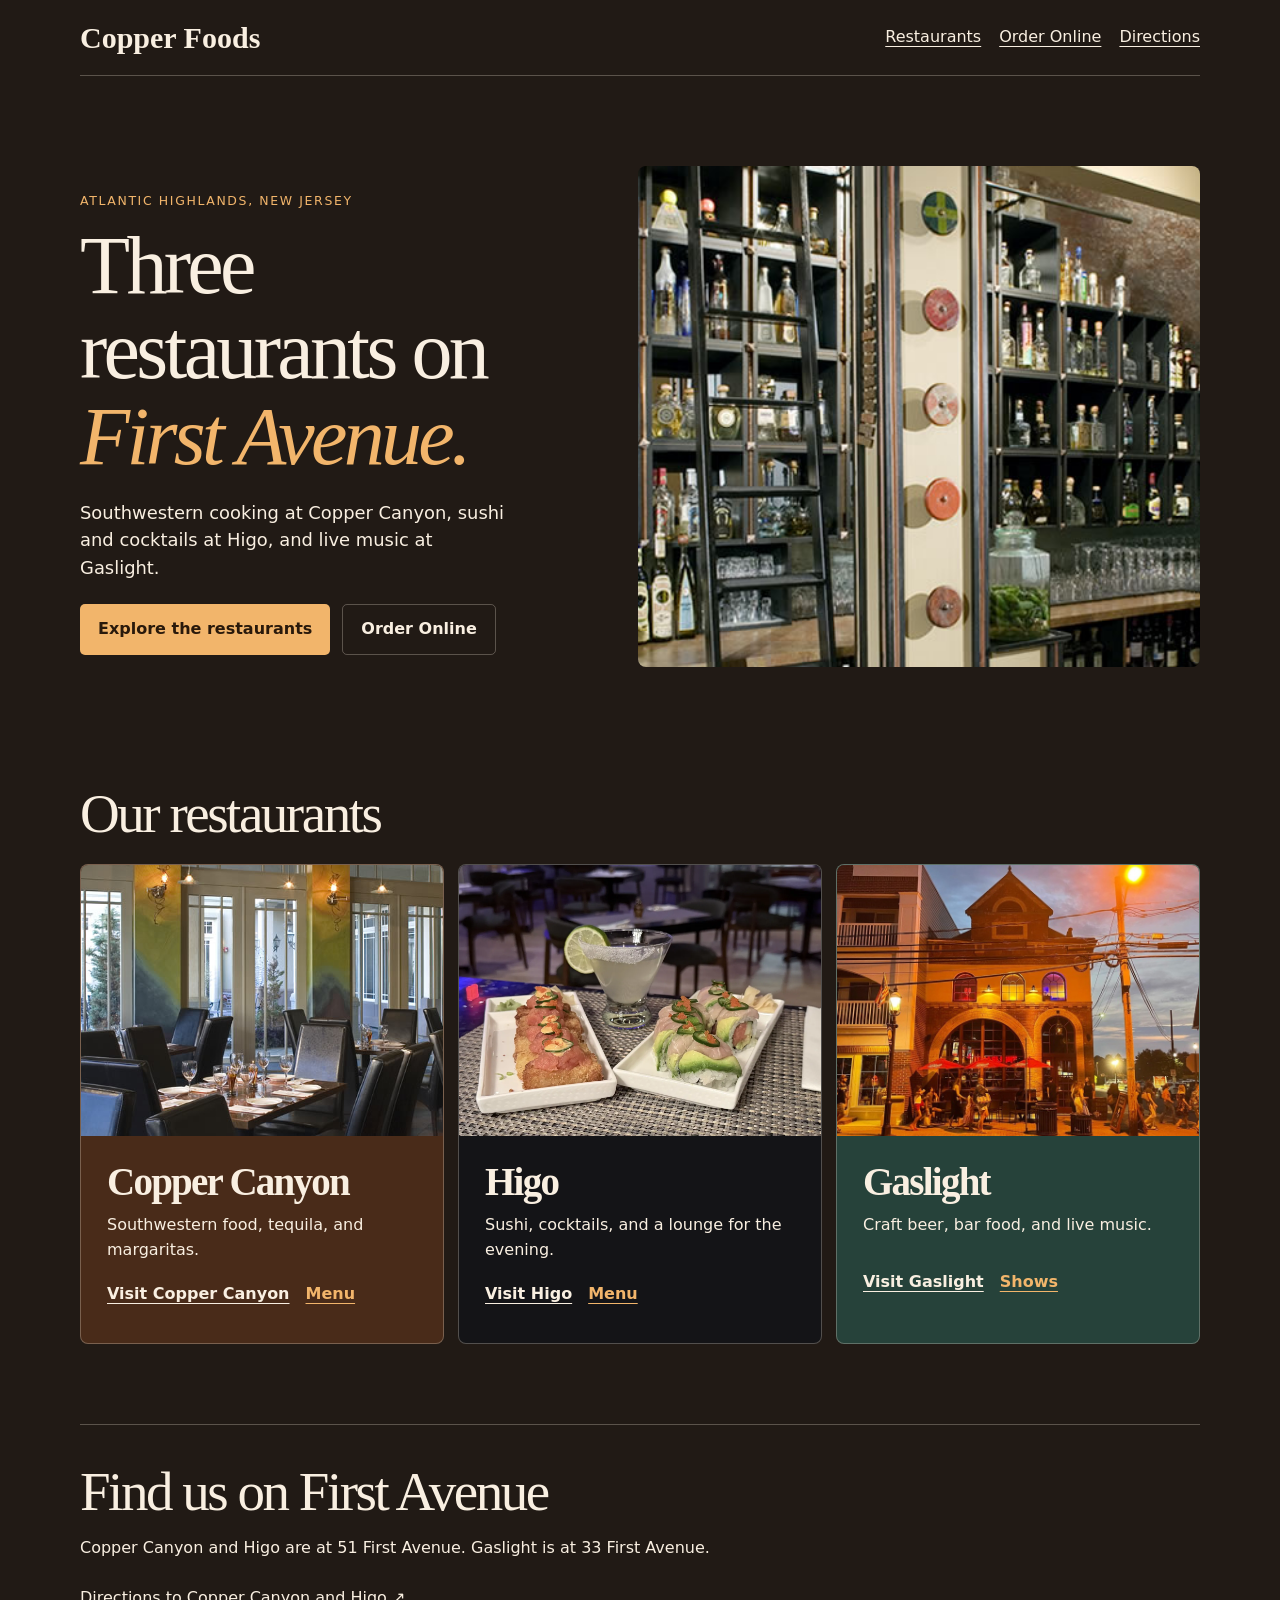
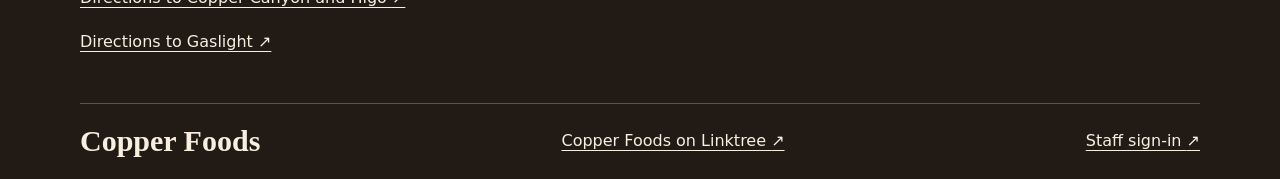
==== commit a46da19f: "Polish Copper Foods, Copper Canyon, and Gaslight homepages" ====
--- a/index.html
+++ b/index.html
@@ -13,15 +13,15 @@
   <a class="skip-link" href="#main">Skip to content</a>
   <header class="shell masthead">
     <a class="brand" href="#top">Copper Foods</a>
-    <nav aria-label="Main navigation"><a href="#restaurants">Restaurants</a><a href="order-online.html">Order Online</a></nav>
+    <nav aria-label="Main navigation"><a href="#restaurants">Restaurants</a><a href="order-online.html">Order Online</a><a href="#visit">Directions</a></nav>
   </header>
   <main id="main">
     <section class="hero shell" aria-labelledby="title">
       <div class="hero-copy">
         <p class="location">Atlantic Highlands, New Jersey</p>
-        <h1 id="title">Dinner on<br><em>First Avenue.</em></h1>
+        <h1 id="title">Three restaurants on <em>First Avenue.</em></h1>
         <p>Southwestern cooking at Copper Canyon, sushi and cocktails at Higo, and live music at Gaslight.</p>
-        <a class="button" href="#restaurants">Explore the restaurants <span aria-hidden="true">↓</span></a>
+        <div class="home-actions"><a class="button" href="#restaurants">Explore the restaurants</a><a class="button home-secondary" href="order-online.html">Order Online</a></div>
       </div>
       <img src="assets/copper-canyon/tequila-bar.jpg" alt="The tequila bar at Copper Canyon" fetchpriority="high">
     </section>
@@ -30,18 +30,17 @@
       <div class="venue-grid">
         <article class="venue copper" id="copper-canyon">
           <img src="assets/copper-canyon/dining-room.jpg" alt="Tables set for dinner at Copper Canyon" loading="lazy">
-          <div><h3>Copper Canyon</h3><p>Southwestern food, tequila, and margaritas.</p><a href="copper-canyon.html">Visit Copper Canyon <span aria-hidden="true">↗</span></a></div>
+          <div><h3>Copper Canyon</h3><p>Southwestern food, tequila, and margaritas.</p><div class="venue-links"><a href="https://staging.coppercanyon.higolounge.com/">Visit Copper Canyon</a><a href="https://staging.coppercanyon.higolounge.com/copper-canyon-menus.html" aria-label="Copper Canyon menu">Menu</a></div></div>
         </article>
         <article class="venue higo" id="higo">
           <img src="assets/higo/table.webp" alt="Food and drinks served at Higo" loading="lazy">
-          <div><h3>Higo</h3><p>Sushi, cocktails, and a lounge for the evening.</p><a href="https://staging.higolounge.com/">Visit Higo <span aria-hidden="true">↗</span></a></div>
+          <div><h3>Higo</h3><p>Sushi, cocktails, and a lounge for the evening.</p><div class="venue-links"><a href="https://staging.higolounge.com/">Visit Higo</a><a href="https://staging.higolounge.com/menu.html" aria-label="Higo menu">Menu</a></div></div>
         </article>
         <article class="venue gaslight" id="gaslight">
           <img src="assets/gaslight/patio.jpg" alt="Gaslight’s First Avenue storefront at dusk" loading="lazy">
-          <div><h3>Gaslight</h3><p>Craft beer, bar food, and live music.</p><a href="gaslight.html">Visit Gaslight <span aria-hidden="true">↗</span></a></div>
+          <div><h3>Gaslight</h3><p>Craft beer, bar food, and live music.</p><div class="venue-links"><a href="https://staging.higolounge.com/copper-foods/gaslight.html">Visit Gaslight</a><a href="https://staging.higolounge.com/copper-foods/gaslight.html#shows" aria-label="Gaslight shows">Shows</a></div></div>
         </article>
       </div>
-      <a class="order" href="order-online.html"><span>Order Online</span><span aria-hidden="true">↗</span></a>
     </section>
     <section class="shell visit" id="visit" aria-labelledby="visit-title">
       <h2 id="visit-title">Find us on First Avenue</h2>
--- a/landing.css
+++ b/landing.css
@@ -26,8 +26,8 @@
 h1 { font-size: clamp(54px, 8.5vw, 110px); font-weight: 500; margin: .16em 0 .24em; }
 h1 em { color: var(--accent); }
 .hero-copy > p:last-of-type { max-width: 38ch; font-size: 1.12rem; }
-.button, .order { display: inline-flex; justify-content: space-between; align-items: center; gap: 16px; padding: 12px 18px; border-radius: 5px; background: var(--accent); color: #29190b; font-weight: 750; text-decoration: none; min-height: 48px; }
-.button:hover, .order:hover { text-decoration: underline; }
+.button { display: inline-flex; justify-content: space-between; align-items: center; gap: 16px; padding: 12px 18px; border-radius: 5px; background: var(--accent); color: #29190b; font-weight: 750; text-decoration: none; min-height: 48px; }
+.button:hover { text-decoration: underline; }
 h2 { font-size: clamp(33px, 5vw, 55px); font-weight: 500; margin: 0 0 22px; }
 .venues { padding-block: 28px clamp(44px, 7vw, 80px); }
 .venue-grid { display: grid; grid-template-columns: repeat(3, minmax(0, 1fr)); gap: 14px; }
@@ -40,7 +40,6 @@
 .copper { background: #492b19; }
 .higo { background: #141417; }
 .gaslight { background: #26423a; }
-.order { display: flex; margin-top: 16px; min-height: 58px; font-size: 1.2rem; }
 .visit { border-top: 1px solid var(--line); padding-block: 38px; }
 .visit h2 { margin-bottom: 12px; }
 .visit a { display: block; min-height: 44px; align-content: center; }
@@ -54,3 +53,25 @@
   .shell { width: calc(100% - 28px); }
   .masthead nav { gap: 12px; }
 }
+
+.hero h1 { font-size: clamp(44px, 6.5vw, 82px); text-wrap: balance; }
+.home-actions { display: flex; flex-wrap: wrap; gap: 12px; margin-top: 22px; }
+.home-secondary { background: transparent; color: var(--paper); border: 1px solid var(--line); }
+.venue .venue-links {
+  width: 100%;
+  flex-direction: row;
+  align-items: center;
+  flex-wrap: wrap;
+  gap: 0 16px;
+  padding: 0;
+  margin-top: auto;
+}
+.venue .venue-links a { margin-top: 0; }
+.venue .venue-links a + a { color: var(--accent); }
+.masthead nav { flex-wrap: wrap; gap: 0 18px; }
+@media (max-width: 480px) {
+  .masthead { padding-top: 10px; gap: 0; }
+  .masthead nav { width: 100%; }
+  .hero { padding-block: 32px; }
+  .venues { padding-top: 18px; }
+}
